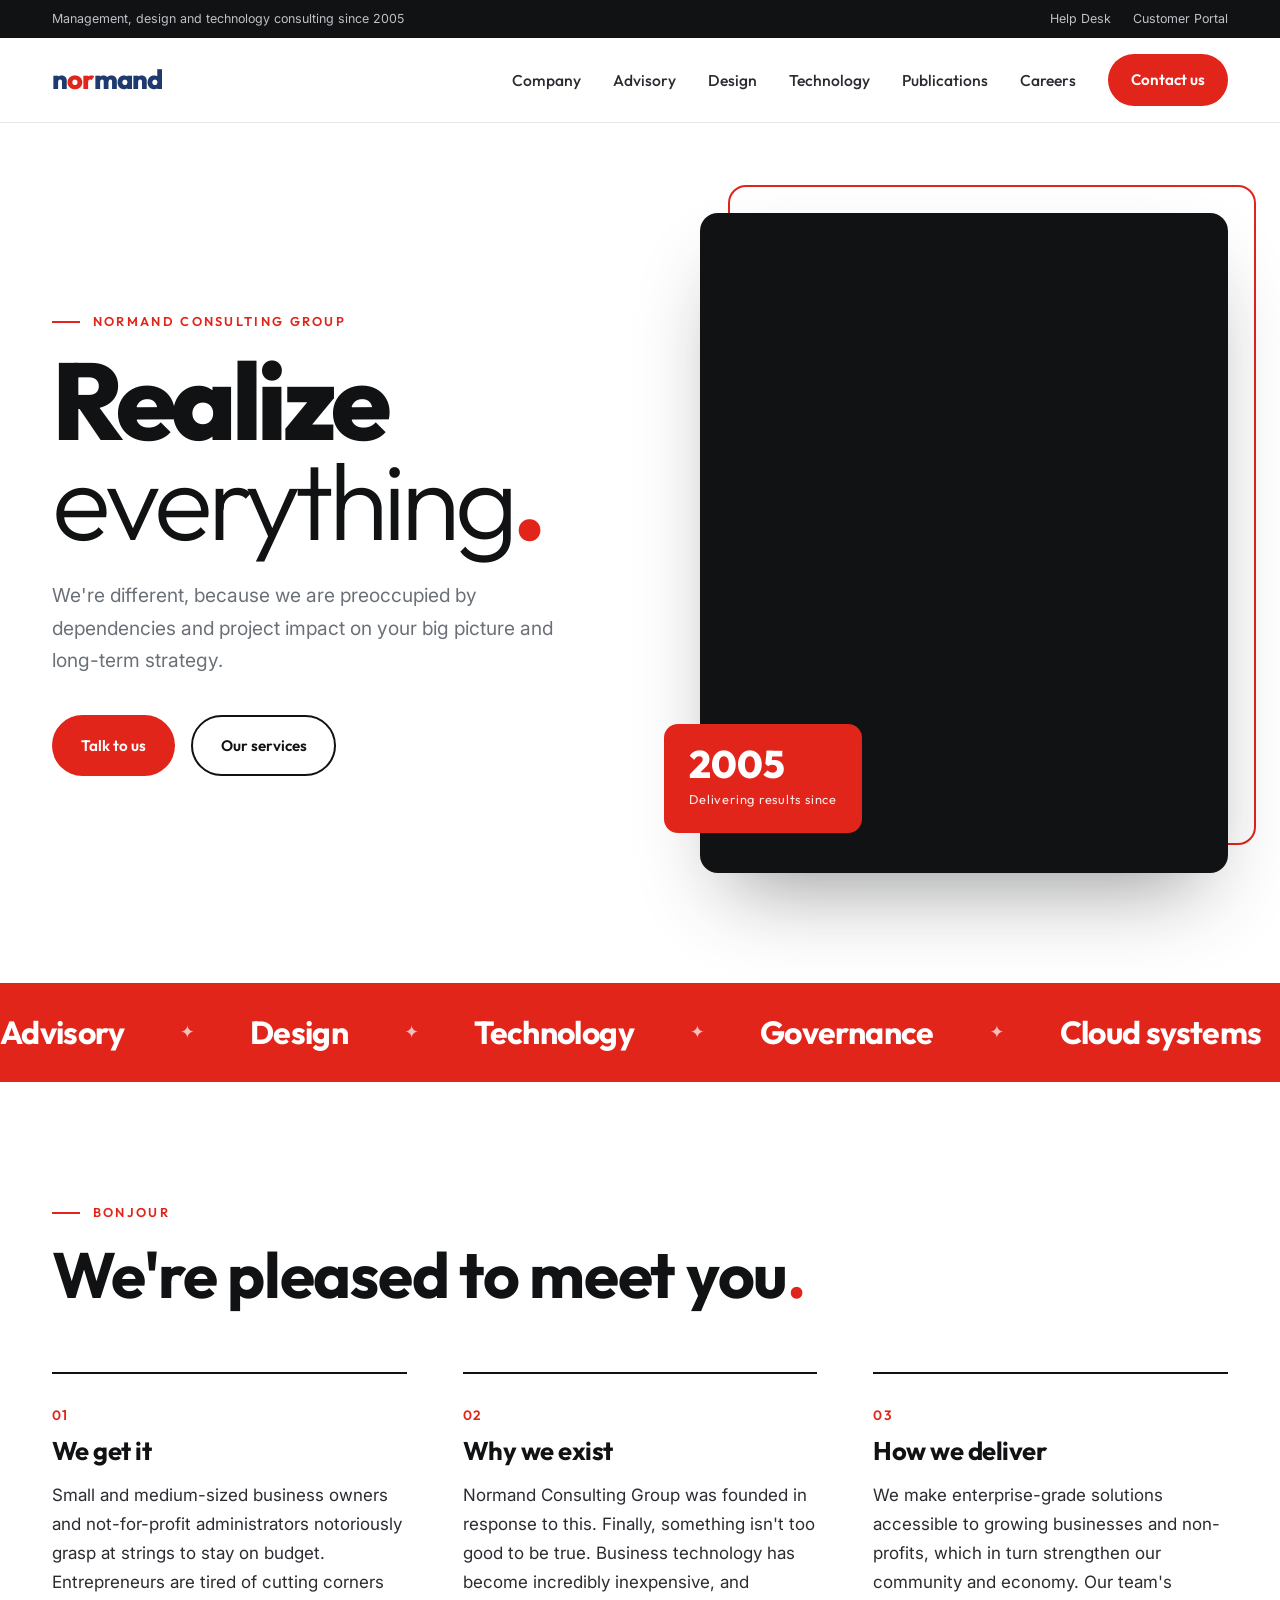
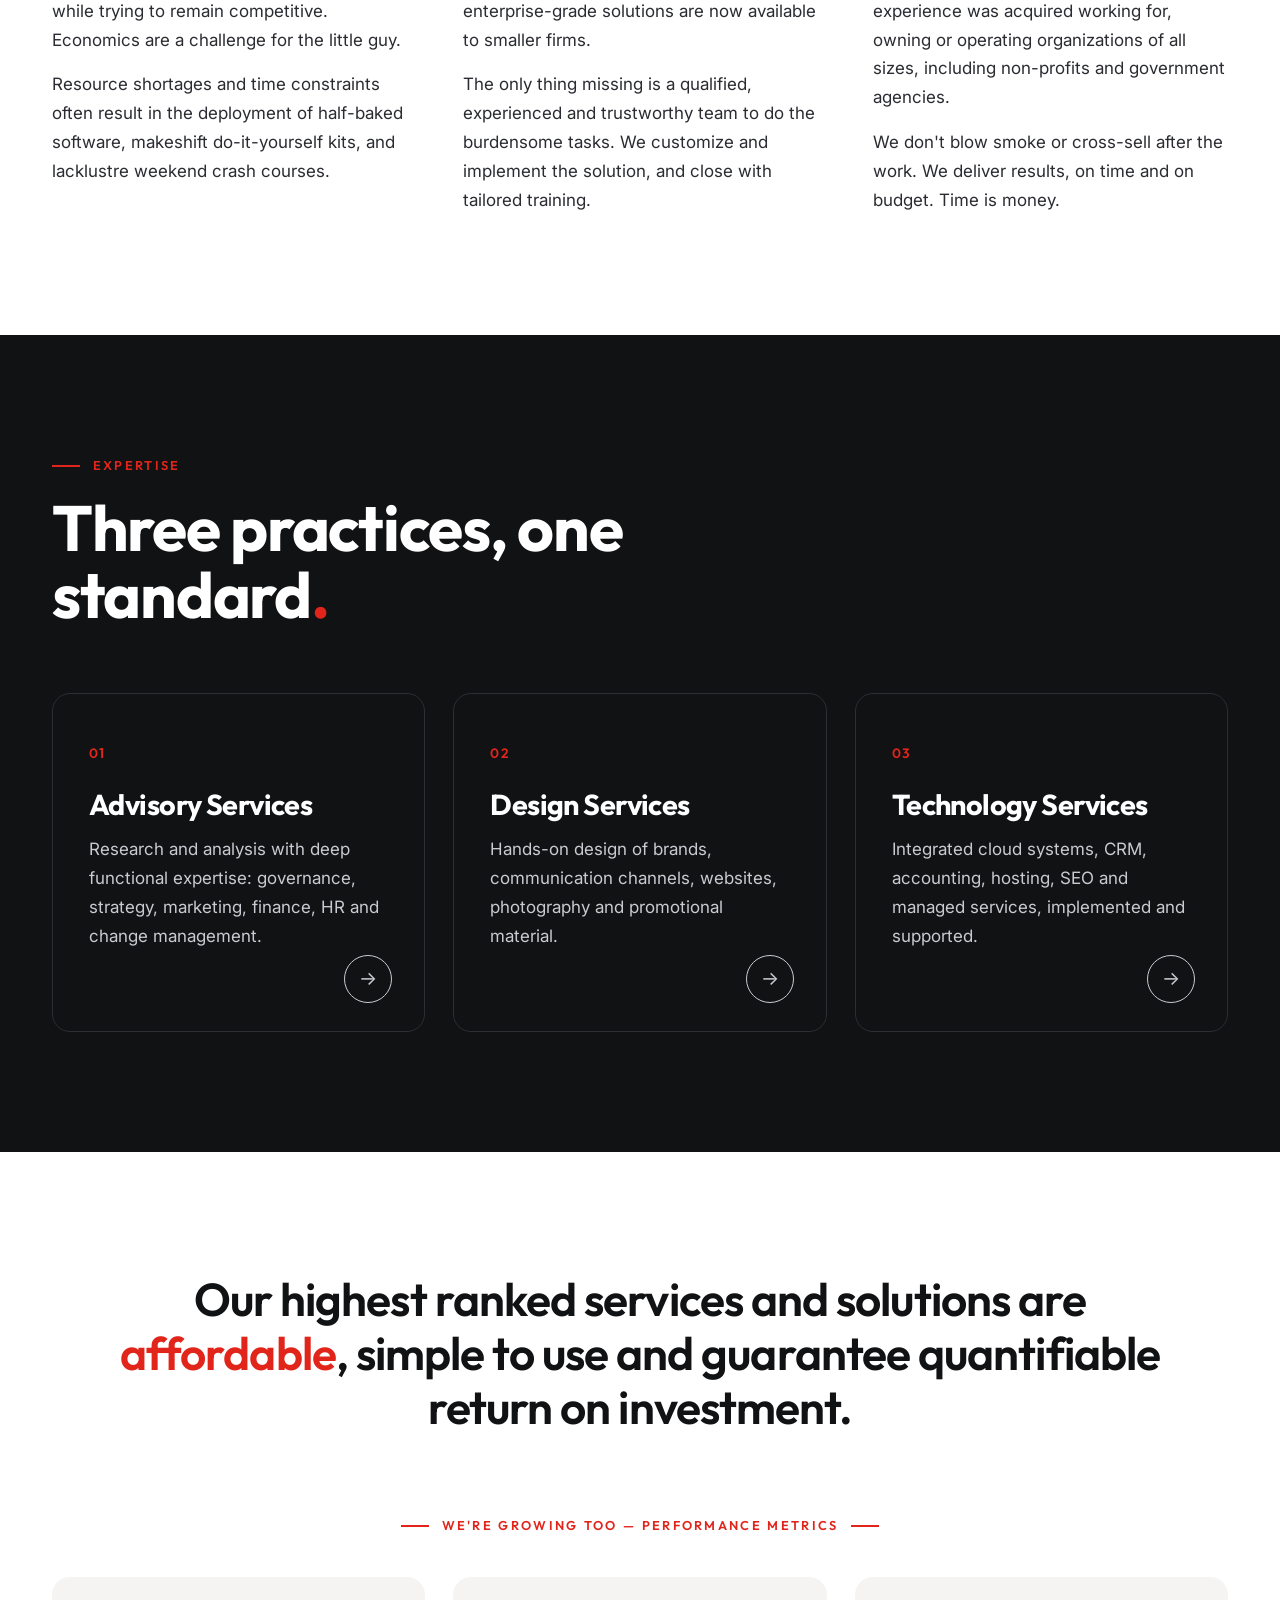
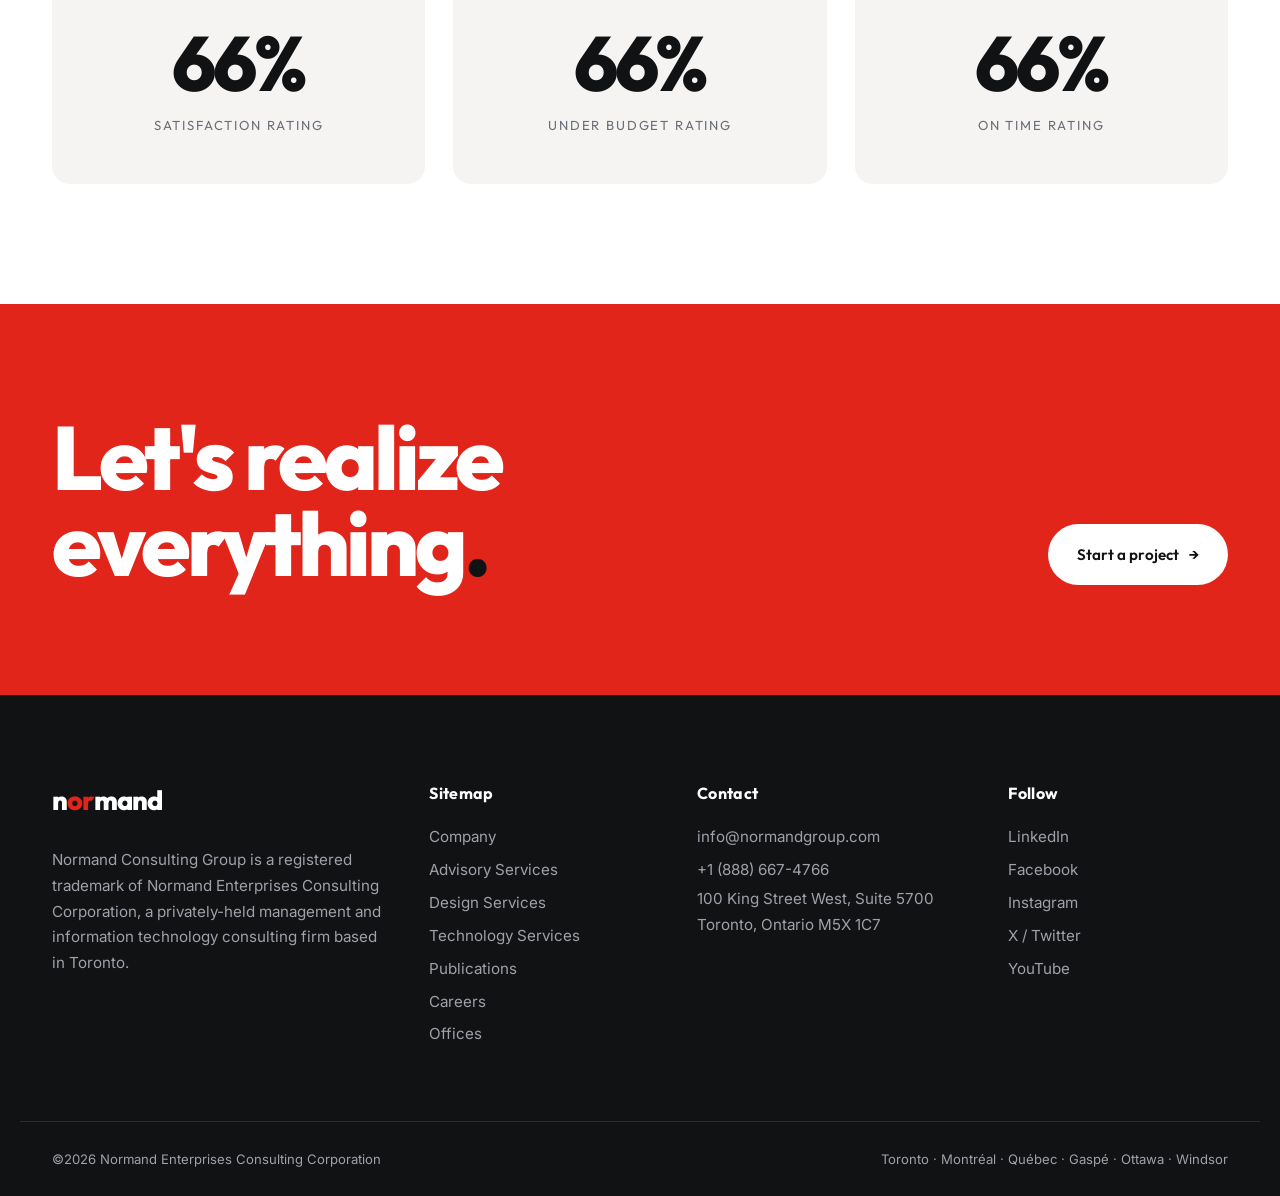
==== index.html @ 01249eff "Rebuild normandgroup.com as static agency-style site Co-Authored-By: Claude Opus 5.5 <noreply@anthro" ====
<!doctype html>
<html lang="en-CA">
<head>
<meta charset="utf-8">
<meta name="viewport" content="width=device-width,initial-scale=1">
<title>Normand Consulting Group – Realize everything.</title>
<meta name="description" content="Normand Consulting Group delivers advisory, design and technology services that make enterprise-grade solutions accessible to small and medium businesses and non-profits.">
<link rel="icon" href="favicon.svg" type="image/svg+xml">
<link rel="preconnect" href="https://fonts.googleapis.com"><link rel="preconnect" href="https://fonts.gstatic.com" crossorigin>
<link href="https://fonts.googleapis.com/css2?family=Outfit:wght@300;400;600;700;800&family=Inter:wght@400;500;600&display=swap" rel="stylesheet">
<link rel="stylesheet" href="assets/style.css">
</head>
<body>
<div class="topbar"><div class="wrap">
  <span>Management, design and technology consulting since 2005</span>
  <nav><a href="https://desk.normandgroup.com/portal/home">Help Desk</a><a href="https://finance.normandgroup.com/portal/normandgroup/login">Customer Portal</a></nav>
</div></div>
<header class="site-header"><div class="wrap">
  <a href="index.html" class="brand"><svg class="logo" viewBox="0 0 240 40" role="img" aria-label="Normand"><text x="0" y="31" font-family="Outfit, Arial, sans-serif" font-weight="800" font-size="34" letter-spacing="-1"><tspan fill="currentColor">n</tspan><tspan fill="#E1251B">or</tspan><tspan fill="currentColor">mand</tspan></text></svg></a>
  <button class="burger" aria-label="Menu" onclick="document.body.classList.toggle('menu-open')"><span></span><span></span></button>
  <nav class="main-nav"><a href="company.html">Company</a><a href="advisory.html">Advisory</a><a href="design.html">Design</a><a href="technology.html">Technology</a><a href="publications.html">Publications</a><a href="careers.html">Careers</a><a class="btn btn-red" href="contact.html">Contact us</a></nav>
</div></header>
<main>
<section class="hero"><div class="wrap hero-grid">
  <div class="hero-text">
    <p class="kicker reveal">Normand Consulting Group</p>
    <h1 class="reveal">Realize<br><em>everything</em><span class="dot">.</span></h1>
    <p class="lead reveal">We're different, because we are preoccupied by dependencies and project impact on your big picture and long-term strategy.</p>
    <div class="hero-actions reveal"><a class="btn btn-red" href="contact.html">Talk to us</a><a class="btn btn-ghost" href="#services">Our services</a></div>
  </div>
  <div class="hero-media reveal"><div class="img" style="background-image:url('https://normandgroup.com/wp-content/uploads/necc_header_tiny_2.jpg')"></div><div class="badge"><strong>2005</strong><span>Delivering results since</span></div></div>
</div></section>

<div class="marquee" aria-hidden="true"><div class="track">
  <span>Advisory</span><span>Design</span><span>Technology</span><span>Governance</span><span>Cloud systems</span><span>Strategy</span><span>Advisory</span><span>Design</span><span>Technology</span><span>Governance</span><span>Cloud systems</span><span>Strategy</span>
</div></div>

<section class="section"><div class="wrap">
  <div class="sec-head"><p class="kicker">Bonjour</p><h2>We're pleased to meet you<span class="dot">.</span></h2></div>
  <div class="three">
    <div class="reveal"><span class="num">01</span><h3>We get it</h3><p>Small and medium-sized business owners and not-for-profit administrators notoriously grasp at strings to stay on budget. Entrepreneurs are tired of cutting corners while trying to remain competitive. Economics are a challenge for the little guy.</p><p>Resource shortages and time constraints often result in the deployment of half-baked software, makeshift do-it-yourself kits, and lacklustre weekend crash courses.</p></div>
    <div class="reveal"><span class="num">02</span><h3>Why we exist</h3><p>Normand Consulting Group was founded in response to this. Finally, something isn't too good to be true. Business technology has become incredibly inexpensive, and enterprise-grade solutions are now available to smaller firms.</p><p>The only thing missing is a qualified, experienced and trustworthy team to do the burdensome tasks. We customize and implement the solution, and close with tailored training.</p></div>
    <div class="reveal"><span class="num">03</span><h3>How we deliver</h3><p>We make enterprise-grade solutions accessible to growing businesses and non-profits, which in turn strengthen our community and economy. Our team's experience was acquired working for, owning or operating organizations of all sizes, including non-profits and government agencies.</p><p>We don't blow smoke or cross-sell after the work. We deliver results, on time and on budget. Time is money.</p></div>
  </div>
</div></section>

<section class="section dark" id="services"><div class="wrap">
  <div class="sec-head"><p class="kicker">Expertise</p><h2>Three practices, one standard<span class="dot">.</span></h2></div>
  <div class="cards">
    <a class="card reveal" href="advisory.html"><span class="num">01</span><h3>Advisory Services</h3><p>Research and analysis with deep functional expertise: governance, strategy, marketing, finance, HR and change management.</p><span class="arrow">&rarr;</span></a>
    <a class="card reveal" href="design.html"><span class="num">02</span><h3>Design Services</h3><p>Hands-on design of brands, communication channels, websites, photography and promotional material.</p><span class="arrow">&rarr;</span></a>
    <a class="card reveal" href="technology.html"><span class="num">03</span><h3>Technology Services</h3><p>Integrated cloud systems, CRM, accounting, hosting, SEO and managed services, implemented and supported.</p><span class="arrow">&rarr;</span></a>
  </div>
</div></section>

<section class="section"><div class="wrap">
  <p class="statement reveal">Our highest ranked services and solutions are <span class="red">affordable</span>, simple to use and guarantee quantifiable return on investment.</p>
  <p class="kicker center">We're growing too &mdash; performance metrics</p>
  <div class="stats">
    <div class="reveal"><strong data-count="98">98%</strong><span>Satisfaction rating</span></div>
    <div class="reveal"><strong data-count="94">94%</strong><span>Under budget rating</span></div>
    <div class="reveal"><strong data-count="97">97%</strong><span>On time rating</span></div>
  </div>
</div></section>
</main>
<section class="cta"><div class="wrap">
  <h2>Let's realize<br>everything<span class="dot">.</span></h2>
  <a class="btn btn-light" href="contact.html">Start a project <span aria-hidden="true">&rarr;</span></a>
</div></section>
<footer class="site-footer"><div class="wrap cols">
  <div><div class="brand-foot"><svg class="logo" viewBox="0 0 240 40" role="img" aria-label="Normand"><text x="0" y="31" font-family="Outfit, Arial, sans-serif" font-weight="800" font-size="34" letter-spacing="-1"><tspan fill="currentColor">n</tspan><tspan fill="#E1251B">or</tspan><tspan fill="currentColor">mand</tspan></text></svg></div>
  <p>Normand Consulting Group is a registered trademark of Normand Enterprises Consulting Corporation, a privately-held management and information technology consulting firm based in Toronto.</p></div>
  <div><h4>Sitemap</h4><a href="company.html">Company</a><a href="advisory.html">Advisory Services</a><a href="design.html">Design Services</a><a href="technology.html">Technology Services</a><a href="publications.html">Publications</a><a href="careers.html">Careers</a><a href="contact.html">Offices</a></div>
  <div><h4>Contact</h4><a href="mailto:info@normandgroup.com">info@normandgroup.com</a><a href="tel:+18886674766">+1 (888) 667-4766</a><p>100 King Street West, Suite 5700<br>Toronto, Ontario M5X 1C7</p></div>
  <div><h4>Follow</h4><a href="https://www.linkedin.com/company/normandgroup">LinkedIn</a><a href="https://www.facebook.com/normandgroup">Facebook</a><a href="https://www.instagram.com/normandgroup">Instagram</a><a href="https://www.twitter.com/normandgroup">X / Twitter</a><a href="https://www.youtube.com/channel/UCHGRzYUmdqaEnHVrx5GJPKQ">YouTube</a></div>
</div>
<div class="wrap legal"><span>&copy;<span id="yr">2026</span> Normand Enterprises Consulting Corporation</span><span>Toronto &middot; Montréal &middot; Québec &middot; Gaspé &middot; Ottawa &middot; Windsor</span></div>
</footer>
<script>
document.getElementById('yr').textContent=new Date().getFullYear();
const io=new IntersectionObserver(es=>es.forEach(e=>{if(!e.isIntersecting)return;const el=e.target;el.classList.add('in');
 if(el.dataset.count){const n=+el.dataset.count;let i=0;const t=setInterval(()=>{i+=Math.ceil(n/40);if(i>=n){i=n;clearInterval(t)}el.textContent=i+'%'},30)}
 io.unobserve(el)}),{threshold:.2});
document.querySelectorAll('.reveal,[data-count]').forEach(el=>io.observe(el));
</script>
</body></html>
---- assets/style.css ----
/* Normand Consulting Group — agency theme (Ohio-inspired: bold type, red accent, generous whitespace) */
:root{
  --red:#E1251B; --red-dark:#B81C14; --ink:#111214; --ink-2:#2A2C31; --muted:#6B6F78;
  --line:#E7E7EA; --paper:#FFFFFF; --soft:#F5F4F2; --navy:#1E3A6E;
  --wrap:1240px; --r:18px;
  --fh:"Outfit",system-ui,sans-serif; --fb:"Inter",system-ui,sans-serif;
}
*{box-sizing:border-box;margin:0;padding:0}
html{scroll-behavior:smooth}
body{font-family:var(--fb);color:var(--ink-2);background:var(--paper);font-size:17px;line-height:1.7;-webkit-font-smoothing:antialiased}
a{color:inherit}
p a,.small a{color:var(--red);text-decoration-thickness:1px;text-underline-offset:3px}
img{max-width:100%;display:block}
.wrap{max-width:var(--wrap);margin:0 auto;padding:0 32px}
h1,h2,h3,h4{font-family:var(--fh);color:var(--ink);line-height:1.05;letter-spacing:-.02em;font-weight:700}
.dot{color:var(--red)}
.red{color:var(--red)}
.kicker{font-family:var(--fh);font-size:.8rem;font-weight:600;letter-spacing:.18em;text-transform:uppercase;color:var(--red);margin-bottom:1.1rem;display:flex;align-items:center;gap:.8rem}
.kicker::before{content:"";width:28px;height:2px;background:var(--red)}
.kicker.center{justify-content:center}.kicker.center::after{content:"";width:28px;height:2px;background:var(--red)}
.num{font-family:var(--fh);font-weight:600;font-size:.85rem;color:var(--red);letter-spacing:.1em}

/* buttons */
.btn{display:inline-flex;align-items:center;gap:.6rem;font-family:var(--fh);font-weight:600;font-size:.95rem;padding:.95rem 1.7rem;border-radius:999px;text-decoration:none;transition:.25s;border:2px solid transparent;cursor:pointer}
.btn-red{background:var(--red);color:#fff}.btn-red:hover{background:var(--ink)}
.btn-ghost{border-color:var(--ink);color:var(--ink)}.btn-ghost:hover{background:var(--ink);color:#fff}
.btn-light{background:#fff;color:var(--ink)}.btn-light:hover{background:var(--ink);color:#fff}

/* top bar + header */
.topbar{background:var(--ink);color:#bfc1c7;font-size:.78rem}
.topbar .wrap{display:flex;justify-content:space-between;align-items:center;height:38px}
.topbar nav a{margin-left:1.4rem;text-decoration:none}.topbar nav a:hover{color:#fff}
.site-header{position:sticky;top:0;z-index:50;background:rgba(255,255,255,.92);backdrop-filter:blur(12px);border-bottom:1px solid var(--line)}
.site-header .wrap{display:flex;align-items:center;justify-content:space-between;height:84px}
.logo{height:32px;width:auto;color:var(--navy)}
.brand{display:flex;text-decoration:none}
.main-nav{display:flex;align-items:center;gap:2rem}
.main-nav a:not(.btn){font-family:var(--fh);font-weight:500;font-size:.98rem;text-decoration:none;position:relative}
.main-nav a:not(.btn)::after{content:"";position:absolute;left:0;bottom:-6px;width:0;height:2px;background:var(--red);transition:.25s}
.main-nav a:not(.btn):hover::after{width:100%}
.main-nav .btn{padding:.7rem 1.3rem}
.burger{display:none;background:none;border:0;width:40px;height:40px;cursor:pointer;flex-direction:column;justify-content:center;gap:7px}
.burger span{display:block;height:2px;background:var(--ink);transition:.25s}

/* hero */
.hero{padding:90px 0 110px;overflow:hidden}
.hero-grid{display:grid;grid-template-columns:1.05fr .95fr;gap:64px;align-items:center}
.hero h1{font-size:clamp(3.4rem,8.5vw,8rem);font-weight:800;letter-spacing:-.045em;line-height:.92}
.hero h1 em{font-style:normal;font-weight:300}
.lead{font-size:1.2rem;color:var(--muted);max-width:34rem;margin-top:1.8rem}
.hero-actions{display:flex;gap:1rem;margin-top:2.4rem;flex-wrap:wrap}
.hero-media{position:relative}
.hero-media .img{aspect-ratio:4/5;border-radius:var(--r);background:var(--ink) center/cover no-repeat;box-shadow:0 40px 80px -30px rgba(17,18,20,.45)}
.hero-media::before{content:"";position:absolute;inset:-28px -28px 28px 28px;border:2px solid var(--red);border-radius:var(--r);z-index:-1}
.badge{position:absolute;left:-36px;bottom:40px;background:var(--red);color:#fff;padding:1.3rem 1.6rem;border-radius:14px;font-family:var(--fh)}
.badge strong{display:block;font-size:2.4rem;line-height:1;font-weight:800}
.badge span{font-size:.8rem;letter-spacing:.06em;opacity:.9}

/* marquee */
.marquee{background:var(--red);color:#fff;overflow:hidden;padding:22px 0}
.track{display:flex;gap:3.5rem;width:max-content;animation:scroll 32s linear infinite}
.track span{font-family:var(--fh);font-weight:700;font-size:2rem;letter-spacing:-.02em;white-space:nowrap;display:flex;align-items:center;gap:3.5rem}
.track span::after{content:"✦";font-size:1.1rem;opacity:.7}
@keyframes scroll{to{transform:translateX(-50%)}}

/* sections */
.section{padding:120px 0}
.section.dark{background:var(--ink);color:#c9cbd1}
.section.dark h2,.section.dark h3{color:#fff}
.sec-head{margin-bottom:64px;max-width:820px}
.sec-head h2,.page-hero h1{font-size:clamp(2.4rem,5vw,4.4rem)}
.three{display:grid;grid-template-columns:repeat(3,1fr);gap:56px}
.three h3{font-size:1.6rem;margin:.6rem 0 1rem}
.three p+p{margin-top:1rem}
.three>div{border-top:2px solid var(--ink);padding-top:1.6rem}

.cards{display:grid;grid-template-columns:repeat(3,1fr);gap:28px}
.card{position:relative;display:block;text-decoration:none;padding:44px 36px 80px;border:1px solid #2c2e33;border-radius:var(--r);transition:.35s;overflow:hidden}
.card h3{font-size:1.8rem;margin:1.4rem 0 1rem}
.card .arrow{position:absolute;right:32px;bottom:28px;width:48px;height:48px;border-radius:50%;display:grid;place-items:center;border:1px solid currentColor;font-size:1.2rem;transition:.35s}
.card:hover{background:var(--red);border-color:var(--red);transform:translateY(-6px)}
.card:hover .num,.card:hover p{color:#fff}
.card:hover .arrow{background:#fff;color:var(--red);border-color:#fff;transform:rotate(-45deg)}
.cards.light .card{border-color:var(--line);color:var(--ink-2)}
.cards.light .card:hover h3{color:#fff}

.statement{font-family:var(--fh);font-size:clamp(1.8rem,3.6vw,3.1rem);line-height:1.18;color:var(--ink);font-weight:600;letter-spacing:-.02em;max-width:1050px;margin:0 auto 80px;text-align:center}
.stats{display:grid;grid-template-columns:repeat(3,1fr);gap:28px;margin-top:40px}
.stats div{text-align:center;padding:48px 20px;background:var(--soft);border-radius:var(--r)}
.stats strong{display:block;font-family:var(--fh);font-size:clamp(3.2rem,6vw,5.4rem);font-weight:800;color:var(--ink);letter-spacing:-.04em;line-height:1}
.stats span{display:block;margin-top:.8rem;font-family:var(--fh);text-transform:uppercase;letter-spacing:.14em;font-size:.82rem;color:var(--muted)}

/* inner pages */
.page-hero{padding:110px 0 70px;border-bottom:1px solid var(--line);background:linear-gradient(180deg,var(--soft),#fff)}
.page-hero h1{max-width:960px;font-weight:800;letter-spacing:-.04em}
.page-hero .lead{max-width:44rem}
.intro .two{display:grid;grid-template-columns:.8fr 1.2fr;gap:80px;align-items:start}
.intro p{font-size:1.12rem}.intro p+p{margin-top:1.3rem}
blockquote{font-family:var(--fh);font-size:2rem;line-height:1.2;color:var(--ink);font-weight:600;border-left:4px solid var(--red);padding-left:1.4rem;position:sticky;top:130px}
.intro .two:not(:has(blockquote)){grid-template-columns:1fr;max-width:860px}
.svc-list{border-top:1px solid var(--line)}
.svc{display:grid;grid-template-columns:90px 1fr 1.4fr;gap:40px;padding:44px 0;border-bottom:1px solid var(--line);transition:.3s}
.svc h3{font-size:1.65rem}
.svc-body p+p,.svc-body p+ul{margin-top:1rem}
.svc:hover h3{color:var(--red)}
.ticks{list-style:none;display:grid;grid-template-columns:1fr 1fr;gap:.4rem 1.6rem;margin-top:1rem}
.ticks li::before{content:"— ";color:var(--red)}

.contact h3{font-size:2.2rem;margin-bottom:1rem}
.contact p{margin-bottom:1rem}
.contact a{color:var(--ink);font-weight:500}
.offices{list-style:none;columns:2}
.offices li{padding:.3rem 0}
form label{display:block;font-family:var(--fh);font-weight:600;color:var(--ink);margin-bottom:1.2rem}
form input,form textarea{display:block;width:100%;margin-top:.4rem;font:inherit;padding:.9rem 1rem;border:1px solid var(--line);border-radius:12px;background:var(--soft);transition:.2s}
form input:focus,form textarea:focus{outline:none;border-color:var(--red);background:#fff}
.small{font-size:.9rem;color:var(--muted);margin-top:1rem}

/* cta + footer */
.cta{background:var(--red);color:#fff;padding:110px 0}
.cta .wrap{display:flex;justify-content:space-between;align-items:flex-end;gap:40px;flex-wrap:wrap}
.cta h2{color:#fff;font-size:clamp(2.8rem,7vw,6.2rem);font-weight:800;letter-spacing:-.045em;line-height:.95}
.cta .dot{color:var(--ink)}
.site-footer{background:var(--ink);color:#9ea1a9;padding:90px 0 0;font-size:.95rem}
.site-footer .cols{display:grid;grid-template-columns:1.5fr 1fr 1.2fr 1fr;gap:48px;padding-bottom:70px}
.site-footer h4{color:#fff;font-size:1rem;margin-bottom:1.2rem;letter-spacing:.02em}
.site-footer a{display:block;text-decoration:none;padding:.22rem 0}.site-footer a:hover{color:#fff}
.brand-foot .logo{color:#fff;margin-bottom:1.4rem}
.legal{display:flex;justify-content:space-between;gap:20px;flex-wrap:wrap;border-top:1px solid #2a2c31;padding:26px 32px;font-size:.82rem}

/* motion */
.reveal{opacity:0;transform:translateY(28px);transition:opacity .8s ease,transform .8s ease}
.reveal.in{opacity:1;transform:none}
@media (prefers-reduced-motion:reduce){.reveal{opacity:1;transform:none;transition:none}.track{animation:none}}

/* responsive */
@media (max-width:1024px){
  .hero-grid,.intro .two{grid-template-columns:1fr;gap:48px}
  .hero-media{max-width:520px}
  .three,.cards{grid-template-columns:1fr}
  .site-footer .cols{grid-template-columns:1fr 1fr}
  .svc{grid-template-columns:60px 1fr;gap:16px 24px}.svc-body{grid-column:2}
  blockquote{position:static}
}
@media (max-width:900px){
  .burger{display:flex}
  .main-nav{position:fixed;inset:84px 0 auto 0;background:#fff;flex-direction:column;align-items:flex-start;gap:1.2rem;padding:28px 32px 36px;border-bottom:1px solid var(--line);transform:translateY(-120%);transition:.35s;z-index:-1}
  .menu-open .main-nav{transform:none}
  .main-nav a:not(.btn){font-size:1.4rem}
}
@media (max-width:600px){
  body{font-size:16px}
  .wrap{padding:0 20px}
  .topbar span{display:none}
  .hero{padding:56px 0 80px}
  .section{padding:80px 0}
  .badge{left:12px;bottom:-20px}
  .hero-media::before{inset:-14px -14px 14px 14px}
  .stats,.ticks{grid-template-columns:1fr}
  .site-footer .cols{grid-template-columns:1fr}
  .track span{font-size:1.4rem}
}
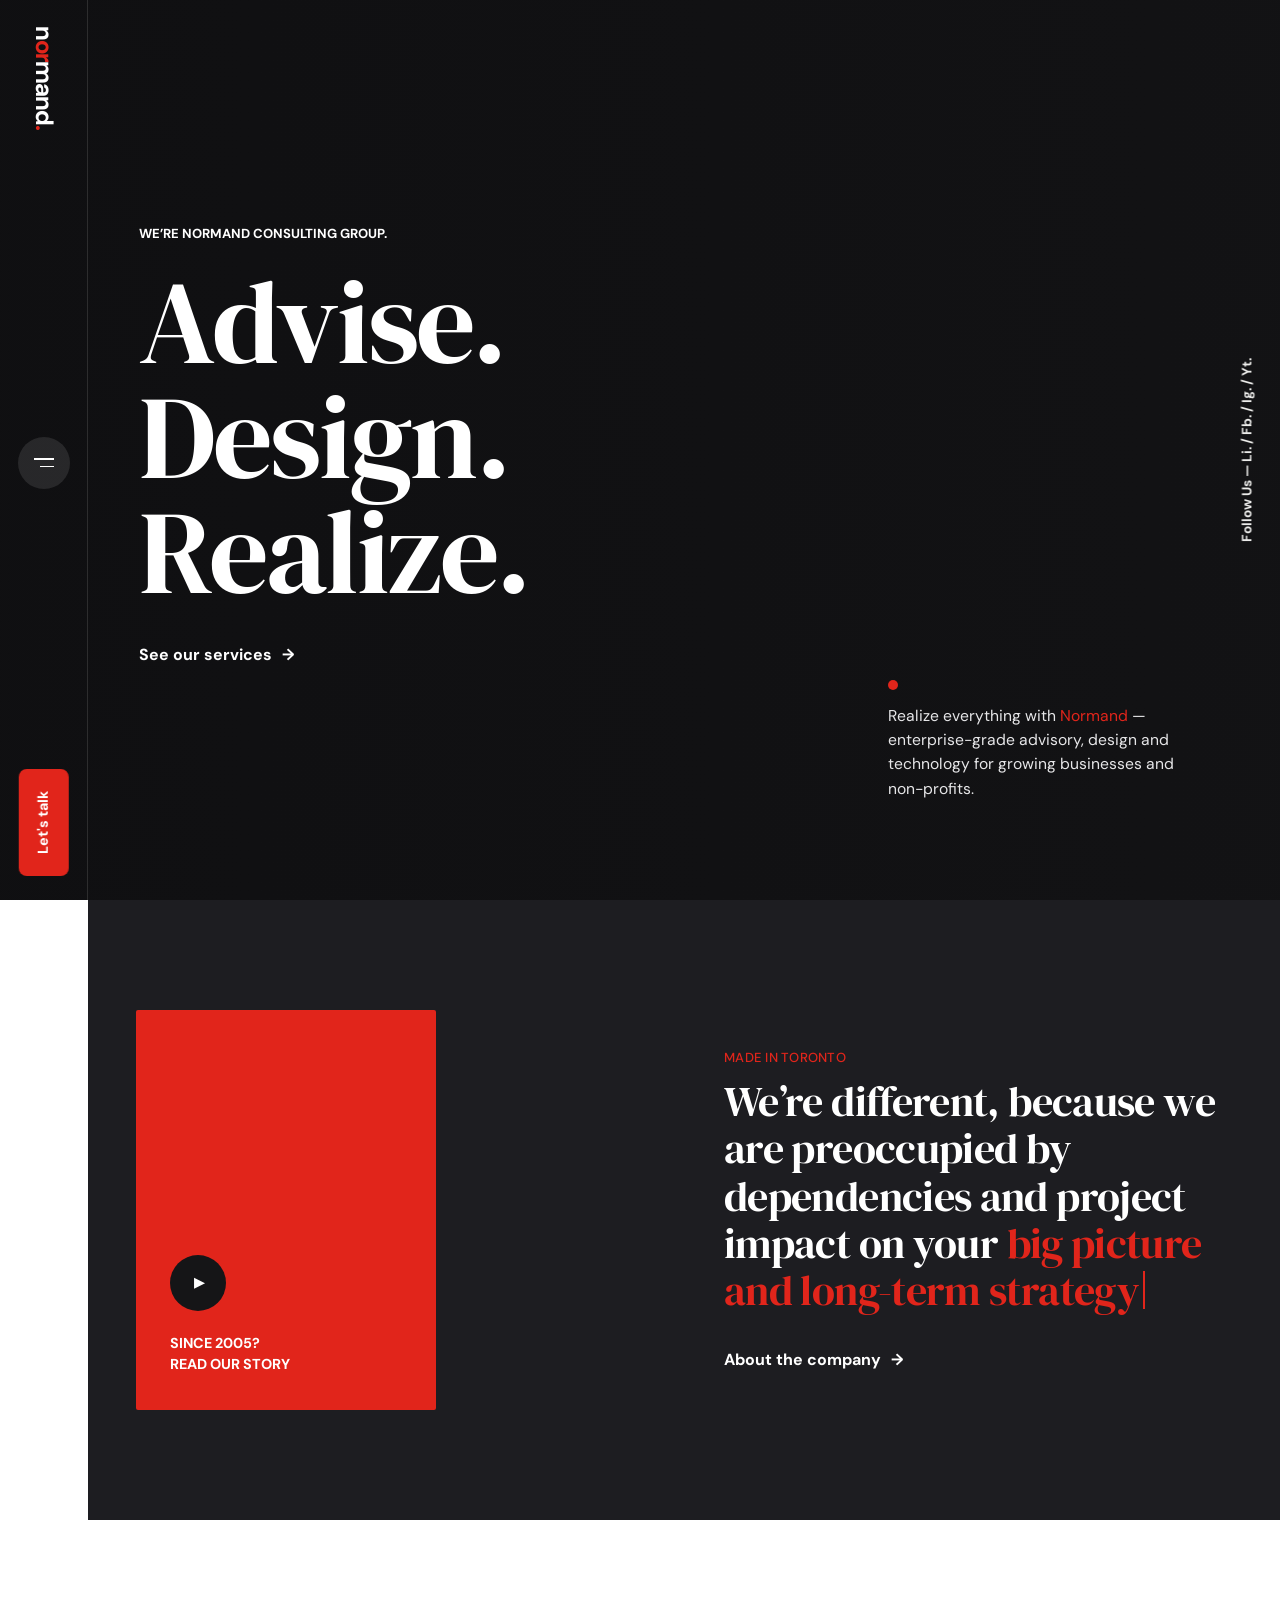
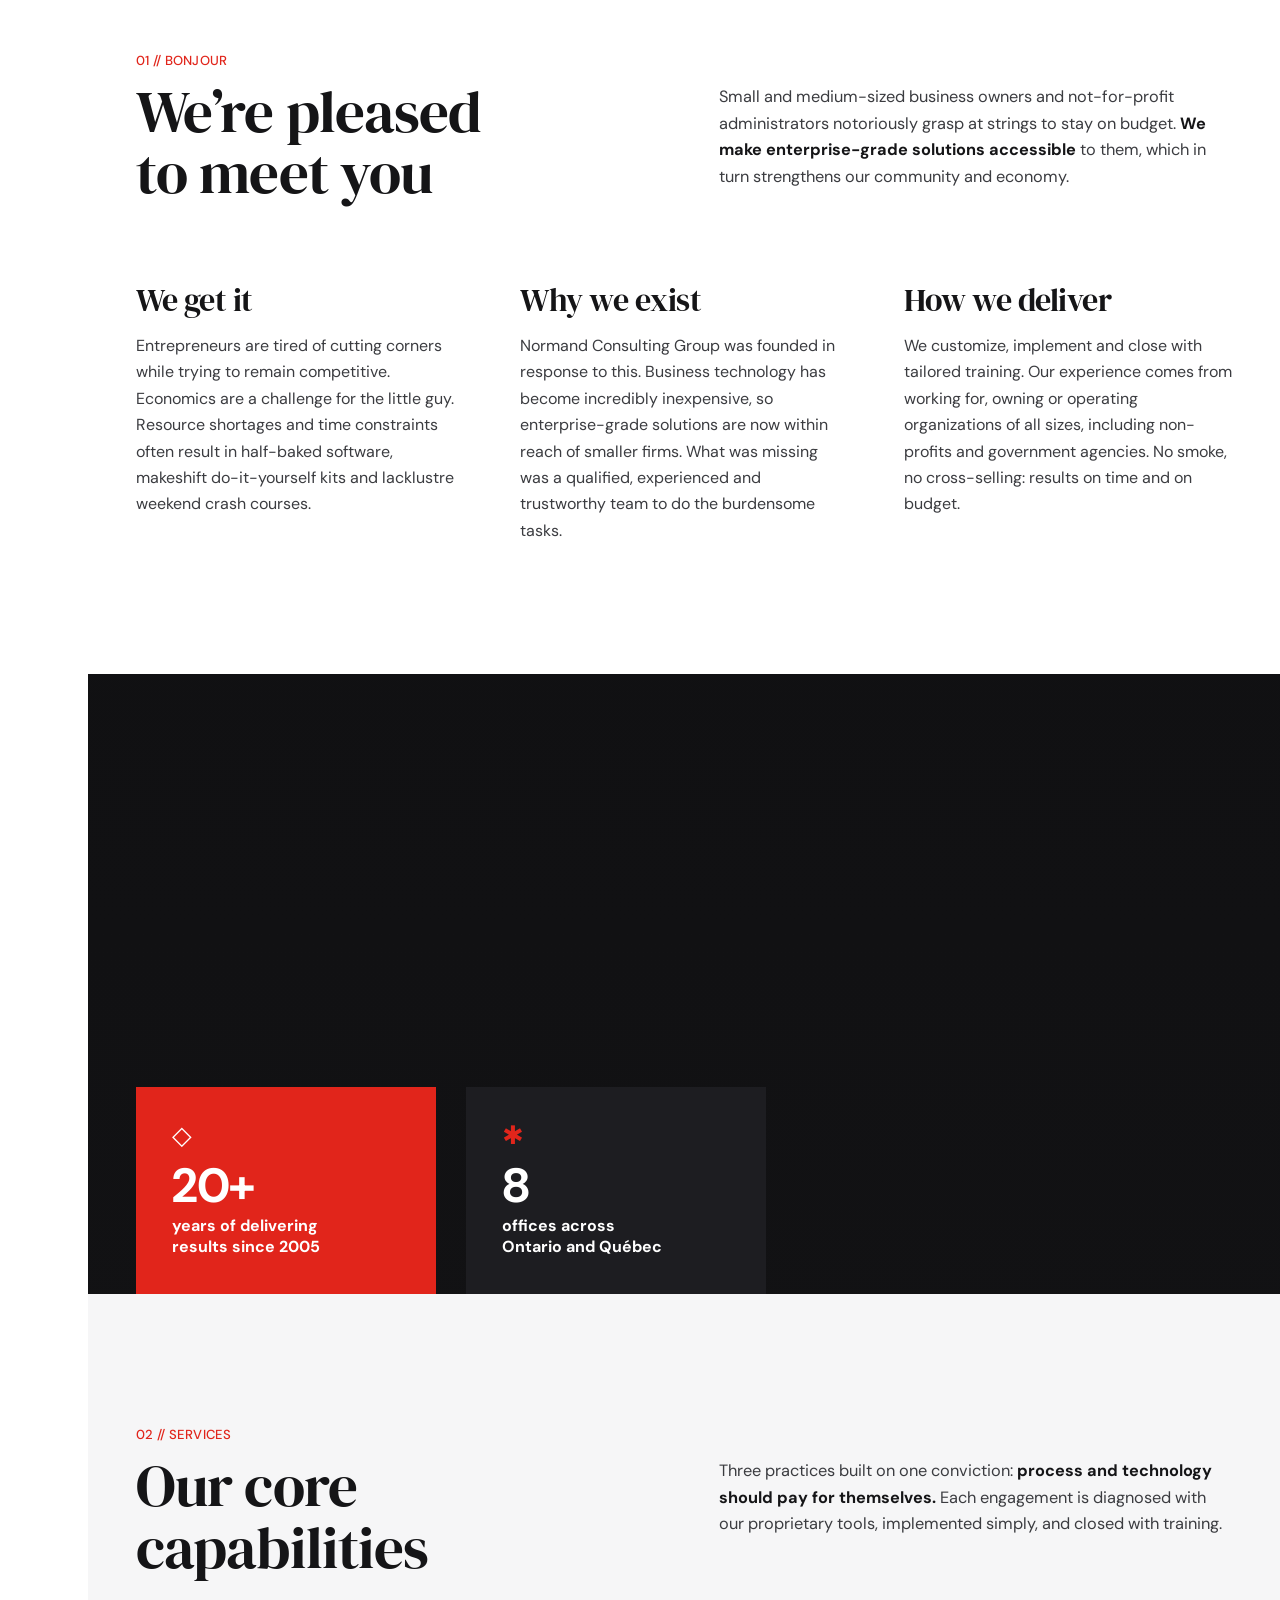
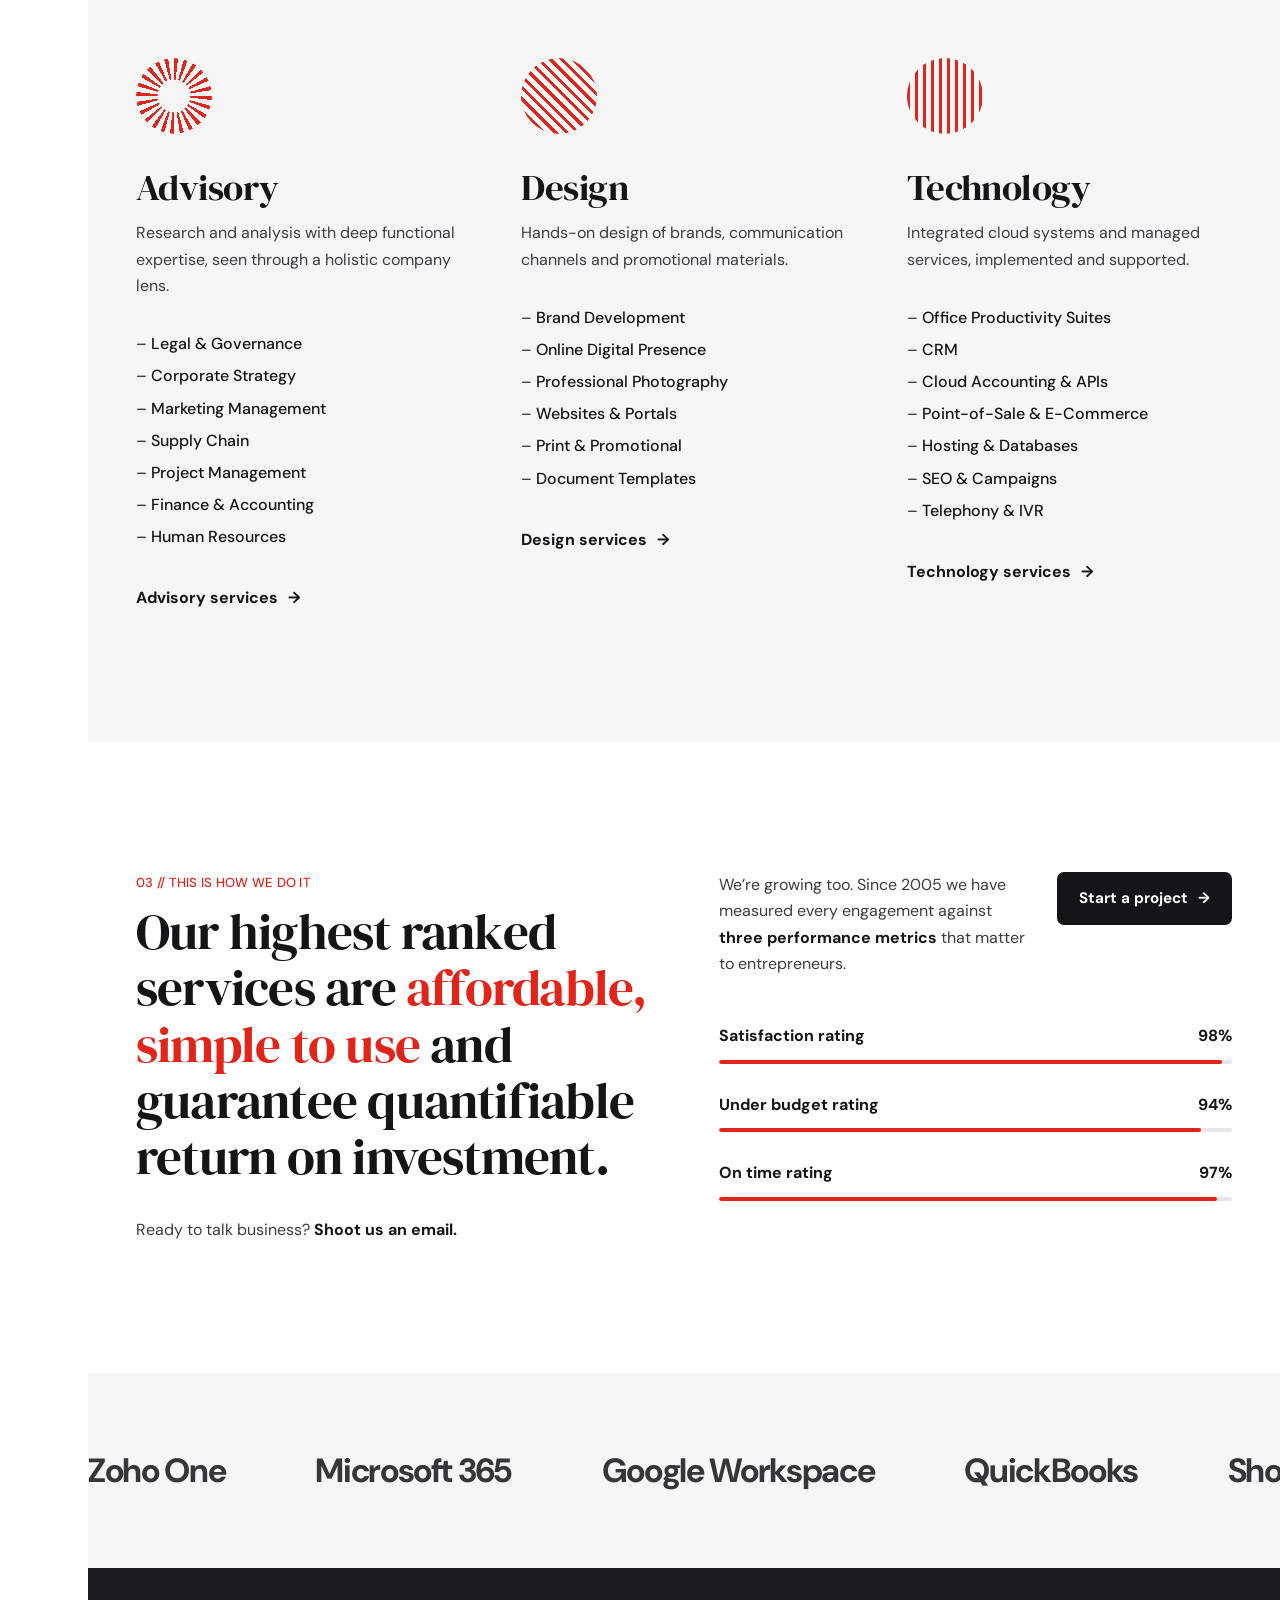
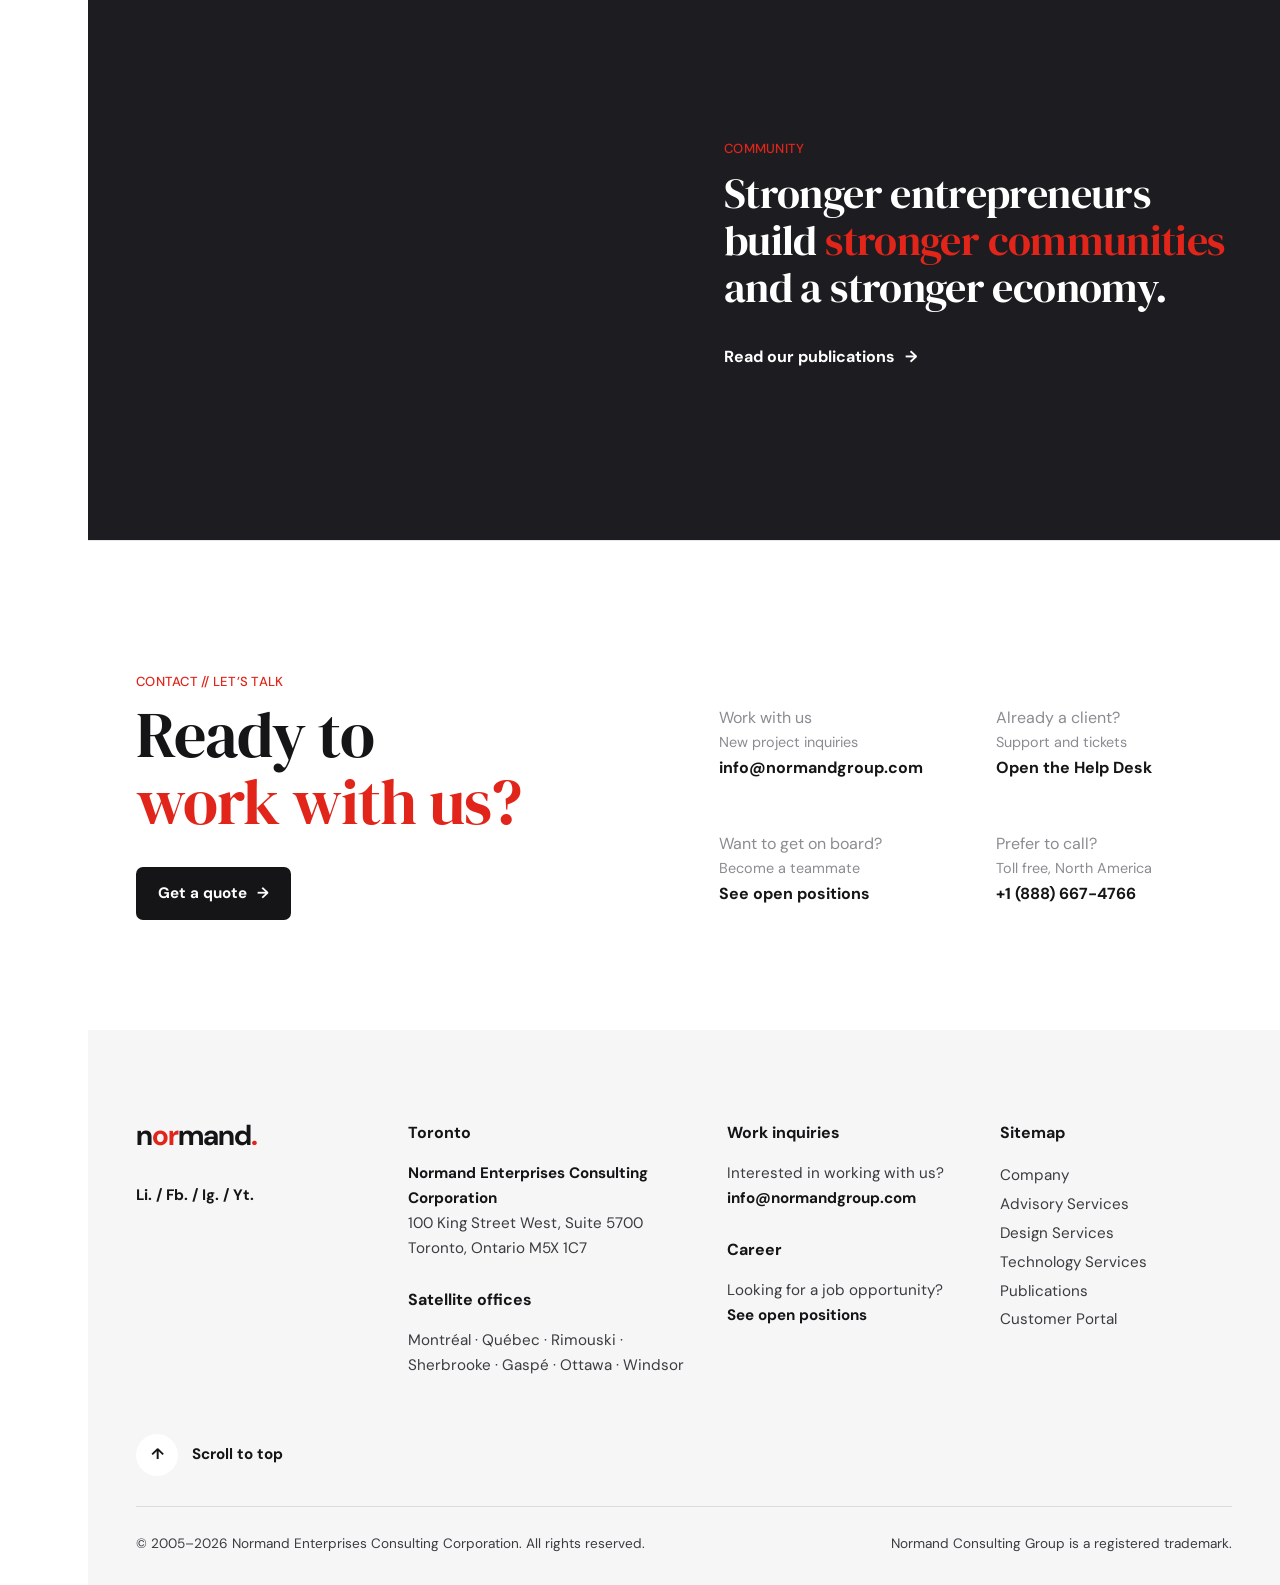
==== commit 8f2773b4: "Redesign on the Ohio creative-agency system (red accent) Co-Authored-By: Claude Opus 5.5 <noreply@an" ====
--- a/index.html
+++ b/index.html
@@ -7,80 +7,126 @@
 <meta name="description" content="Normand Consulting Group delivers advisory, design and technology services that make enterprise-grade solutions accessible to small and medium businesses and non-profits.">
 <link rel="icon" href="favicon.svg" type="image/svg+xml">
 <link rel="preconnect" href="https://fonts.googleapis.com"><link rel="preconnect" href="https://fonts.gstatic.com" crossorigin>
-<link href="https://fonts.googleapis.com/css2?family=Outfit:wght@300;400;600;700;800&family=Inter:wght@400;500;600&display=swap" rel="stylesheet">
+<link href="https://fonts.googleapis.com/css2?family=DM+Sans:opsz,wght@9..40,400;9..40,500;9..40,700&family=DM+Serif+Display:ital@0;1&display=swap" rel="stylesheet">
 <link rel="stylesheet" href="assets/style.css">
 </head>
-<body>
-<div class="topbar"><div class="wrap">
-  <span>Management, design and technology consulting since 2005</span>
-  <nav><a href="https://desk.normandgroup.com/portal/home">Help Desk</a><a href="https://finance.normandgroup.com/portal/normandgroup/login">Customer Portal</a></nav>
-</div></div>
-<header class="site-header"><div class="wrap">
-  <a href="index.html" class="brand"><svg class="logo" viewBox="0 0 240 40" role="img" aria-label="Normand"><text x="0" y="31" font-family="Outfit, Arial, sans-serif" font-weight="800" font-size="34" letter-spacing="-1"><tspan fill="currentColor">n</tspan><tspan fill="#E1251B">or</tspan><tspan fill="currentColor">mand</tspan></text></svg></a>
-  <button class="burger" aria-label="Menu" onclick="document.body.classList.toggle('menu-open')"><span></span><span></span></button>
-  <nav class="main-nav"><a href="company.html">Company</a><a href="advisory.html">Advisory</a><a href="design.html">Design</a><a href="technology.html">Technology</a><a href="publications.html">Publications</a><a href="careers.html">Careers</a><a class="btn btn-red" href="contact.html">Contact us</a></nav>
-</div></header>
-<main>
-<section class="hero"><div class="wrap hero-grid">
-  <div class="hero-text">
-    <p class="kicker reveal">Normand Consulting Group</p>
-    <h1 class="reveal">Realize<br><em>everything</em><span class="dot">.</span></h1>
-    <p class="lead reveal">We're different, because we are preoccupied by dependencies and project impact on your big picture and long-term strategy.</p>
-    <div class="hero-actions reveal"><a class="btn btn-red" href="contact.html">Talk to us</a><a class="btn btn-ghost" href="#services">Our services</a></div>
+<body class="dark-top">
+<aside class="rail">
+  <a href="index.html" class="rail-logo" aria-label="Normand Consulting Group home"><svg class="logo" viewBox="0 0 168 36" role="img" aria-label="Normand"><text x="0" y="28" font-family="DM Sans, Arial, sans-serif" font-weight="700" font-size="32" letter-spacing="-1.2"><tspan fill="currentColor">n</tspan><tspan fill="#E1251B">or</tspan><tspan fill="currentColor">mand</tspan><tspan fill="#E1251B">.</tspan></text></svg></a>
+  <button class="burger" aria-label="Open menu" onclick="document.body.classList.toggle('menu-open')"><span></span><span></span></button>
+  <a class="talk" href="contact.html">Let's talk</a>
+</aside>
+<div class="follow">Follow Us &mdash; <a href="https://www.linkedin.com/company/normandgroup">Li.</a> / <a href="https://www.facebook.com/normandgroup">Fb.</a> / <a href="https://www.instagram.com/normandgroup">Ig.</a> / <a href="https://www.youtube.com/channel/UCHGRzYUmdqaEnHVrx5GJPKQ">Yt.</a></div>
+<nav class="overlay" aria-label="Main">
+  <div class="overlay-inner">
+    <ul class="menu"><li><a href="index.html"><span>01</span>Home</a></li><li><a href="company.html"><span>02</span>Company</a></li><li><a href="advisory.html"><span>03</span>Advisory</a></li><li><a href="design.html"><span>04</span>Design</a></li><li><a href="technology.html"><span>05</span>Technology</a></li><li><a href="publications.html"><span>06</span>Publications</a></li><li><a href="careers.html"><span>07</span>Careers</a></li><li><a href="contact.html"><span>08</span>Contact</a></li></ul>
+    <div class="overlay-side">
+      <p class="label">Head office</p><p>100 King Street West, Suite 5700<br>Toronto, Ontario M5X 1C7</p>
+      <p class="label">Say hello</p><p><a href="mailto:info@normandgroup.com">info@normandgroup.com</a><br><a href="tel:+18886674766">+1 (888) 667-4766</a></p>
+      <p class="label">Clients</p><p><a href="https://desk.normandgroup.com/portal/home">Help Desk</a><br><a href="https://finance.normandgroup.com/portal/normandgroup/login">Customer Portal</a></p>
+    </div>
   </div>
-  <div class="hero-media reveal"><div class="img" style="background-image:url('https://normandgroup.com/wp-content/uploads/necc_header_tiny_2.jpg')"></div><div class="badge"><strong>2005</strong><span>Delivering results since</span></div></div>
+</nav>
+<div class="page">
+<section class="hero" style="--img:url('https://normandgroup.com/wp-content/uploads/necc_header_tiny_2.jpg')"><div class="hero-in">
+  <div class="hero-l">
+    <p class="eyebrow reveal">We&rsquo;re Normand Consulting Group.</p>
+    <h1 class="reveal">Advise.<br>Design.<br>Realize.</h1>
+    <a class="link reveal" href="#capabilities">See our services <i>&rarr;</i></a>
+  </div>
+  <p class="hero-r reveal">Realize everything with <span class="acc">Normand</span> &mdash; enterprise-grade advisory, design and technology for growing businesses and non-profits.</p>
 </div></section>
 
-<div class="marquee" aria-hidden="true"><div class="track">
-  <span>Advisory</span><span>Design</span><span>Technology</span><span>Governance</span><span>Cloud systems</span><span>Strategy</span><span>Advisory</span><span>Design</span><span>Technology</span><span>Governance</span><span>Cloud systems</span><span>Strategy</span>
-</div></div>
-
-<section class="section"><div class="wrap">
-  <div class="sec-head"><p class="kicker">Bonjour</p><h2>We're pleased to meet you<span class="dot">.</span></h2></div>
-  <div class="three">
-    <div class="reveal"><span class="num">01</span><h3>We get it</h3><p>Small and medium-sized business owners and not-for-profit administrators notoriously grasp at strings to stay on budget. Entrepreneurs are tired of cutting corners while trying to remain competitive. Economics are a challenge for the little guy.</p><p>Resource shortages and time constraints often result in the deployment of half-baked software, makeshift do-it-yourself kits, and lacklustre weekend crash courses.</p></div>
-    <div class="reveal"><span class="num">02</span><h3>Why we exist</h3><p>Normand Consulting Group was founded in response to this. Finally, something isn't too good to be true. Business technology has become incredibly inexpensive, and enterprise-grade solutions are now available to smaller firms.</p><p>The only thing missing is a qualified, experienced and trustworthy team to do the burdensome tasks. We customize and implement the solution, and close with tailored training.</p></div>
-    <div class="reveal"><span class="num">03</span><h3>How we deliver</h3><p>We make enterprise-grade solutions accessible to growing businesses and non-profits, which in turn strengthen our community and economy. Our team's experience was acquired working for, owning or operating organizations of all sizes, including non-profits and government agencies.</p><p>We don't blow smoke or cross-sell after the work. We deliver results, on time and on budget. Time is money.</p></div>
+<section class="sec dark story"><div class="wrap story-grid">
+  <a class="promo reveal" href="company.html"><span class="play">&#9654;</span><span>Since 2005?<br>Read our story</span></a>
+  <div class="story-r">
+    <p class="label reveal">Made in Toronto</p>
+    <h2 class="reveal">We&rsquo;re different, because we are preoccupied by dependencies and project impact on your <span class="acc type">big picture and long-term strategy</span></h2>
+    <a class="link light reveal" href="company.html">About the company <i>&rarr;</i></a>
   </div>
 </div></section>
 
-<section class="section dark" id="services"><div class="wrap">
-  <div class="sec-head"><p class="kicker">Expertise</p><h2>Three practices, one standard<span class="dot">.</span></h2></div>
-  <div class="cards">
-    <a class="card reveal" href="advisory.html"><span class="num">01</span><h3>Advisory Services</h3><p>Research and analysis with deep functional expertise: governance, strategy, marketing, finance, HR and change management.</p><span class="arrow">&rarr;</span></a>
-    <a class="card reveal" href="design.html"><span class="num">02</span><h3>Design Services</h3><p>Hands-on design of brands, communication channels, websites, photography and promotional material.</p><span class="arrow">&rarr;</span></a>
-    <a class="card reveal" href="technology.html"><span class="num">03</span><h3>Technology Services</h3><p>Integrated cloud systems, CRM, accounting, hosting, SEO and managed services, implemented and supported.</p><span class="arrow">&rarr;</span></a>
+<section class="sec"><div class="wrap">
+  <div class="two-head"><div><p class="label reveal">01 // Bonjour</p><h2 class="reveal">We&rsquo;re pleased<br>to meet you</h2></div><p class="aside reveal">Small and medium-sized business owners and not-for-profit administrators notoriously grasp at strings to stay on budget. <strong>We make enterprise-grade solutions accessible</strong> to them, which in turn strengthens our community and economy.</p></div>
+  <div class="cols3">
+    <div class="reveal"><h3>We get it</h3><p>Entrepreneurs are tired of cutting corners while trying to remain competitive. Economics are a challenge for the little guy. Resource shortages and time constraints often result in half-baked software, makeshift do-it-yourself kits and lacklustre weekend crash courses.</p></div>
+    <div class="reveal"><h3>Why we exist</h3><p>Normand Consulting Group was founded in response to this. Business technology has become incredibly inexpensive, so enterprise-grade solutions are now within reach of smaller firms. What was missing was a qualified, experienced and trustworthy team to do the burdensome tasks.</p></div>
+    <div class="reveal"><h3>How we deliver</h3><p>We customize, implement and close with tailored training. Our experience comes from working for, owning or operating organizations of all sizes, including non-profits and government agencies. No smoke, no cross-selling: results on time and on budget.</p></div>
   </div>
 </div></section>
 
-<section class="section"><div class="wrap">
-  <p class="statement reveal">Our highest ranked services and solutions are <span class="red">affordable</span>, simple to use and guarantee quantifiable return on investment.</p>
-  <p class="kicker center">We're growing too &mdash; performance metrics</p>
-  <div class="stats">
-    <div class="reveal"><strong data-count="98">98%</strong><span>Satisfaction rating</span></div>
-    <div class="reveal"><strong data-count="94">94%</strong><span>Under budget rating</span></div>
-    <div class="reveal"><strong data-count="97">97%</strong><span>On time rating</span></div>
+<section class="numbers" style="--img:url('https://normandgroup.com/wp-content/uploads/necc_header_tiny_2.jpg')"><div class="wrap">
+  <div class="ncard red reveal"><span class="ic">&#9671;</span><strong data-count="20" data-suffix="+">20+</strong><span>years of delivering<br>results since 2005</span></div>
+  <div class="ncard reveal"><span class="ic acc">&#10033;</span><strong data-count="8">8</strong><span>offices across<br>Ontario and Québec</span></div>
+</div></section>
+
+<section class="sec soft" id="capabilities"><div class="wrap">
+  <div class="two-head"><div><p class="label reveal">02 // Services</p><h2 class="reveal">Our core<br>capabilities</h2></div><p class="aside reveal">Three practices built on one conviction: <strong>process and technology should pay for themselves.</strong> Each engagement is diagnosed with our proprietary tools, implemented simply, and closed with training.</p></div>
+  <div class="caps">
+    <div class="cap reveal"><span class="disc d1"></span><h3>Advisory</h3><p>Research and analysis with deep functional expertise, seen through a holistic company lens.</p>
+      <ul class="dash"><li>Legal &amp; Governance</li><li>Corporate Strategy</li><li>Marketing Management</li><li>Supply Chain</li><li>Project Management</li><li>Finance &amp; Accounting</li><li>Human Resources</li></ul><a class="link" href="advisory.html">Advisory services <i>&rarr;</i></a></div>
+    <div class="cap reveal"><span class="disc d2"></span><h3>Design</h3><p>Hands-on design of brands, communication channels and promotional materials.</p>
+      <ul class="dash"><li>Brand Development</li><li>Online Digital Presence</li><li>Professional Photography</li><li>Websites &amp; Portals</li><li>Print &amp; Promotional</li><li>Document Templates</li></ul><a class="link" href="design.html">Design services <i>&rarr;</i></a></div>
+    <div class="cap reveal"><span class="disc d3"></span><h3>Technology</h3><p>Integrated cloud systems and managed services, implemented and supported.</p>
+      <ul class="dash"><li>Office Productivity Suites</li><li>CRM</li><li>Cloud Accounting &amp; APIs</li><li>Point-of-Sale &amp; E-Commerce</li><li>Hosting &amp; Databases</li><li>SEO &amp; Campaigns</li><li>Telephony &amp; IVR</li></ul><a class="link" href="technology.html">Technology services <i>&rarr;</i></a></div>
   </div>
 </div></section>
-</main>
-<section class="cta"><div class="wrap">
-  <h2>Let's realize<br>everything<span class="dot">.</span></h2>
-  <a class="btn btn-light" href="contact.html">Start a project <span aria-hidden="true">&rarr;</span></a>
+
+<section class="sec"><div class="wrap two-head top">
+  <div><p class="label reveal">03 // This is how we do it</p>
+    <h2 class="big reveal">Our highest ranked services are <span class="acc">affordable, simple to use</span> and guarantee quantifiable return on investment.</h2>
+    <p class="note reveal">Ready to talk business? <a class="strong" href="mailto:info@normandgroup.com">Shoot us an email.</a></p></div>
+  <div class="howr">
+    <div class="howtop"><p class="reveal">We&rsquo;re growing too. Since 2005 we have measured every engagement against <strong>three performance metrics</strong> that matter to entrepreneurs.</p><a class="btn reveal" href="contact.html">Start a project <i>&rarr;</i></a></div>
+    <div class="bar" style="--v:98%"><div class="bar-t"><span>Satisfaction rating</span><b data-count="98" data-suffix="%">98%</b></div><div class="bar-l"><i></i></div></div>
+    <div class="bar" style="--v:94%"><div class="bar-t"><span>Under budget rating</span><b data-count="94" data-suffix="%">94%</b></div><div class="bar-l"><i></i></div></div>
+    <div class="bar" style="--v:97%"><div class="bar-t"><span>On time rating</span><b data-count="97" data-suffix="%">97%</b></div><div class="bar-l"><i></i></div></div>
+  </div>
 </div></section>
-<footer class="site-footer"><div class="wrap cols">
-  <div><div class="brand-foot"><svg class="logo" viewBox="0 0 240 40" role="img" aria-label="Normand"><text x="0" y="31" font-family="Outfit, Arial, sans-serif" font-weight="800" font-size="34" letter-spacing="-1"><tspan fill="currentColor">n</tspan><tspan fill="#E1251B">or</tspan><tspan fill="currentColor">mand</tspan></text></svg></div>
-  <p>Normand Consulting Group is a registered trademark of Normand Enterprises Consulting Corporation, a privately-held management and information technology consulting firm based in Toronto.</p></div>
-  <div><h4>Sitemap</h4><a href="company.html">Company</a><a href="advisory.html">Advisory Services</a><a href="design.html">Design Services</a><a href="technology.html">Technology Services</a><a href="publications.html">Publications</a><a href="careers.html">Careers</a><a href="contact.html">Offices</a></div>
-  <div><h4>Contact</h4><a href="mailto:info@normandgroup.com">info@normandgroup.com</a><a href="tel:+18886674766">+1 (888) 667-4766</a><p>100 King Street West, Suite 5700<br>Toronto, Ontario M5X 1C7</p></div>
-  <div><h4>Follow</h4><a href="https://www.linkedin.com/company/normandgroup">LinkedIn</a><a href="https://www.facebook.com/normandgroup">Facebook</a><a href="https://www.instagram.com/normandgroup">Instagram</a><a href="https://www.twitter.com/normandgroup">X / Twitter</a><a href="https://www.youtube.com/channel/UCHGRzYUmdqaEnHVrx5GJPKQ">YouTube</a></div>
+
+<div class="marquee" aria-label="Platforms we implement"><div class="track">
+  <span>Zoho One</span><span>Microsoft 365</span><span>Google Workspace</span><span>QuickBooks</span><span>Shopify</span><span>WordPress</span><span>Cisco</span>
+  <span>Zoho One</span><span>Microsoft 365</span><span>Google Workspace</span><span>QuickBooks</span><span>Shopify</span><span>WordPress</span><span>Cisco</span>
+</div></div>
+
+<section class="sec dark statement" style="--img:url('https://normandgroup.com/wp-content/uploads/necc_header_tiny_2.jpg')"><div class="wrap story-grid">
+  <div></div>
+  <div class="story-r">
+    <p class="label reveal">Community</p>
+    <h2 class="reveal">Stronger entrepreneurs build <span class="acc">stronger communities</span> and a stronger economy.</h2>
+    <a class="link light reveal" href="publications.html">Read our publications <i>&rarr;</i></a>
+  </div>
+</div></section>
+<section class="ready"><div class="wrap two-head">
+  <div><p class="label">Contact // Let&rsquo;s talk</p><h2>Ready to<br><em>work with us?</em></h2>
+  <a class="btn" href="contact.html">Get a quote <i>&rarr;</i></a></div>
+  <div class="ready-cols">
+    <div><p class="muted">Work with us</p><p class="small-l">New project inquiries</p><a class="strong" href="mailto:info@normandgroup.com">info@normandgroup.com</a></div>
+    <div><p class="muted">Already a client?</p><p class="small-l">Support and tickets</p><a class="strong" href="https://desk.normandgroup.com/portal/home">Open the Help Desk</a></div>
+    <div><p class="muted">Want to get on board?</p><p class="small-l">Become a teammate</p><a class="strong" href="careers.html">See open positions</a></div>
+    <div><p class="muted">Prefer to call?</p><p class="small-l">Toll free, North America</p><a class="strong" href="tel:+18886674766">+1 (888) 667-4766</a></div>
+  </div>
+</div></section>
+<footer class="foot"><div class="wrap">
+  <div class="foot-grid">
+    <div><svg class="logo foot-logo" viewBox="0 0 168 36" role="img" aria-label="Normand"><text x="0" y="28" font-family="DM Sans, Arial, sans-serif" font-weight="700" font-size="32" letter-spacing="-1.2"><tspan fill="currentColor">n</tspan><tspan fill="#E1251B">or</tspan><tspan fill="currentColor">mand</tspan><tspan fill="#E1251B">.</tspan></text></svg><p class="soc"><a href="https://www.linkedin.com/company/normandgroup">Li.</a> / <a href="https://www.facebook.com/normandgroup">Fb.</a> / <a href="https://www.instagram.com/normandgroup">Ig.</a> / <a href="https://www.youtube.com/channel/UCHGRzYUmdqaEnHVrx5GJPKQ">Yt.</a></p></div>
+    <div><h5>Toronto</h5><p><strong>Normand Enterprises Consulting Corporation</strong><br>100 King Street West, Suite 5700<br>Toronto, Ontario M5X 1C7</p>
+      <h5>Satellite offices</h5><p>Montréal &middot; Québec &middot; Rimouski &middot; Sherbrooke &middot; Gaspé &middot; Ottawa &middot; Windsor</p></div>
+    <div><h5>Work inquiries</h5><p>Interested in working with us?<br><a class="strong" href="mailto:info@normandgroup.com">info@normandgroup.com</a></p>
+      <h5>Career</h5><p>Looking for a job opportunity?<br><a class="strong" href="careers.html">See open positions</a></p></div>
+    <div><h5>Sitemap</h5><p class="links"><a href="company.html">Company</a><a href="advisory.html">Advisory Services</a><a href="design.html">Design Services</a><a href="technology.html">Technology Services</a><a href="publications.html">Publications</a><a href="https://finance.normandgroup.com/portal/normandgroup/login">Customer Portal</a></p></div>
+  </div>
+  <div class="foot-mid"><a href="#top" class="totop" onclick="scrollTo({top:0,behavior:'smooth'});return false"><span>&uarr;</span>Scroll to top</a></div>
+  <div class="foot-bot"><span>&copy; 2005&ndash;<span id="yr">2026</span> Normand Enterprises Consulting Corporation. All rights reserved.</span><span>Normand Consulting Group is a registered trademark.</span></div>
+</div></footer>
 </div>
-<div class="wrap legal"><span>&copy;<span id="yr">2026</span> Normand Enterprises Consulting Corporation</span><span>Toronto &middot; Montréal &middot; Québec &middot; Gaspé &middot; Ottawa &middot; Windsor</span></div>
-</footer>
 <script>
 document.getElementById('yr').textContent=new Date().getFullYear();
+addEventListener('scroll',()=>document.body.classList.toggle('scrolled',scrollY>innerHeight*.8),{passive:true});
+document.querySelectorAll('.overlay a').forEach(a=>a.addEventListener('click',()=>document.body.classList.remove('menu-open')));
 const io=new IntersectionObserver(es=>es.forEach(e=>{if(!e.isIntersecting)return;const el=e.target;el.classList.add('in');
- if(el.dataset.count){const n=+el.dataset.count;let i=0;const t=setInterval(()=>{i+=Math.ceil(n/40);if(i>=n){i=n;clearInterval(t)}el.textContent=i+'%'},30)}
- io.unobserve(el)}),{threshold:.2});
-document.querySelectorAll('.reveal,[data-count]').forEach(el=>io.observe(el));
+ if(el.dataset.count){const n=+el.dataset.count,s=el.dataset.suffix||'';let i=0;const t=setInterval(()=>{i+=Math.max(1,Math.ceil(n/45));if(i>=n){i=n;clearInterval(t)}el.textContent=i+s},28)}
+ io.unobserve(el)}),{threshold:.25});
+document.querySelectorAll('.reveal,[data-count],.bar').forEach(el=>io.observe(el));
 </script>
 </body></html>
--- a/assets/style.css
+++ b/assets/style.css
@@ -1,162 +1,221 @@
-/* Normand Consulting Group — agency theme (Ohio-inspired: bold type, red accent, generous whitespace) */
+/* Normand Consulting Group — Ohio creative-agency system, red edition */
 :root{
-  --red:#E1251B; --red-dark:#B81C14; --ink:#111214; --ink-2:#2A2C31; --muted:#6B6F78;
-  --line:#E7E7EA; --paper:#FFFFFF; --soft:#F5F4F2; --navy:#1E3A6E;
-  --wrap:1240px; --r:18px;
-  --fh:"Outfit",system-ui,sans-serif; --fb:"Inter",system-ui,sans-serif;
+  --acc:#E1251B; --acc-2:#B81C14;
+  --ink:#151517; --ink-2:#1d1d21; --text:#3b3c40; --muted:#8b8c92;
+  --line:#e6e6e9; --soft:#f6f6f7; --paper:#fff;
+  --rail:88px; --wrap:1240px;
+  --serif:"DM Serif Display",Georgia,serif; --sans:"DM Sans",system-ui,sans-serif;
 }
 *{box-sizing:border-box;margin:0;padding:0}
 html{scroll-behavior:smooth}
-body{font-family:var(--fb);color:var(--ink-2);background:var(--paper);font-size:17px;line-height:1.7;-webkit-font-smoothing:antialiased}
-a{color:inherit}
-p a,.small a{color:var(--red);text-decoration-thickness:1px;text-underline-offset:3px}
-img{max-width:100%;display:block}
-.wrap{max-width:var(--wrap);margin:0 auto;padding:0 32px}
-h1,h2,h3,h4{font-family:var(--fh);color:var(--ink);line-height:1.05;letter-spacing:-.02em;font-weight:700}
-.dot{color:var(--red)}
-.red{color:var(--red)}
-.kicker{font-family:var(--fh);font-size:.8rem;font-weight:600;letter-spacing:.18em;text-transform:uppercase;color:var(--red);margin-bottom:1.1rem;display:flex;align-items:center;gap:.8rem}
-.kicker::before{content:"";width:28px;height:2px;background:var(--red)}
-.kicker.center{justify-content:center}.kicker.center::after{content:"";width:28px;height:2px;background:var(--red)}
-.num{font-family:var(--fh);font-weight:600;font-size:.85rem;color:var(--red);letter-spacing:.1em}
-
-/* buttons */
-.btn{display:inline-flex;align-items:center;gap:.6rem;font-family:var(--fh);font-weight:600;font-size:.95rem;padding:.95rem 1.7rem;border-radius:999px;text-decoration:none;transition:.25s;border:2px solid transparent;cursor:pointer}
-.btn-red{background:var(--red);color:#fff}.btn-red:hover{background:var(--ink)}
-.btn-ghost{border-color:var(--ink);color:var(--ink)}.btn-ghost:hover{background:var(--ink);color:#fff}
-.btn-light{background:#fff;color:var(--ink)}.btn-light:hover{background:var(--ink);color:#fff}
-
-/* top bar + header */
-.topbar{background:var(--ink);color:#bfc1c7;font-size:.78rem}
-.topbar .wrap{display:flex;justify-content:space-between;align-items:center;height:38px}
-.topbar nav a{margin-left:1.4rem;text-decoration:none}.topbar nav a:hover{color:#fff}
-.site-header{position:sticky;top:0;z-index:50;background:rgba(255,255,255,.92);backdrop-filter:blur(12px);border-bottom:1px solid var(--line)}
-.site-header .wrap{display:flex;align-items:center;justify-content:space-between;height:84px}
-.logo{height:32px;width:auto;color:var(--navy)}
-.brand{display:flex;text-decoration:none}
-.main-nav{display:flex;align-items:center;gap:2rem}
-.main-nav a:not(.btn){font-family:var(--fh);font-weight:500;font-size:.98rem;text-decoration:none;position:relative}
-.main-nav a:not(.btn)::after{content:"";position:absolute;left:0;bottom:-6px;width:0;height:2px;background:var(--red);transition:.25s}
-.main-nav a:not(.btn):hover::after{width:100%}
-.main-nav .btn{padding:.7rem 1.3rem}
-.burger{display:none;background:none;border:0;width:40px;height:40px;cursor:pointer;flex-direction:column;justify-content:center;gap:7px}
-.burger span{display:block;height:2px;background:var(--ink);transition:.25s}
-
-/* hero */
-.hero{padding:90px 0 110px;overflow:hidden}
-.hero-grid{display:grid;grid-template-columns:1.05fr .95fr;gap:64px;align-items:center}
-.hero h1{font-size:clamp(3.4rem,8.5vw,8rem);font-weight:800;letter-spacing:-.045em;line-height:.92}
-.hero h1 em{font-style:normal;font-weight:300}
-.lead{font-size:1.2rem;color:var(--muted);max-width:34rem;margin-top:1.8rem}
-.hero-actions{display:flex;gap:1rem;margin-top:2.4rem;flex-wrap:wrap}
-.hero-media{position:relative}
-.hero-media .img{aspect-ratio:4/5;border-radius:var(--r);background:var(--ink) center/cover no-repeat;box-shadow:0 40px 80px -30px rgba(17,18,20,.45)}
-.hero-media::before{content:"";position:absolute;inset:-28px -28px 28px 28px;border:2px solid var(--red);border-radius:var(--r);z-index:-1}
-.badge{position:absolute;left:-36px;bottom:40px;background:var(--red);color:#fff;padding:1.3rem 1.6rem;border-radius:14px;font-family:var(--fh)}
-.badge strong{display:block;font-size:2.4rem;line-height:1;font-weight:800}
-.badge span{font-size:.8rem;letter-spacing:.06em;opacity:.9}
+body{font-family:var(--sans);font-size:16px;line-height:1.65;color:var(--text);background:var(--paper);-webkit-font-smoothing:antialiased}
+a{color:inherit;text-decoration:none}
+.prose a,.lead a{color:var(--acc);text-decoration:underline;text-underline-offset:3px}
+strong,.strong{color:var(--ink);font-weight:700}
+h1,h2,h3{font-family:var(--serif);font-weight:400;color:var(--ink);letter-spacing:-.015em;line-height:1.04}
+h1 em,h2 em{font-style:normal;color:var(--acc)}
+.acc{color:var(--acc)}
+.wrap{max-width:var(--wrap);margin:0 auto;padding:0 48px}
+
+/* ---------- left rail ---------- */
+.rail{position:fixed;left:0;top:0;bottom:0;width:var(--rail);z-index:60;display:flex;flex-direction:column;align-items:center;justify-content:space-between;padding:26px 0 24px;border-right:1px solid var(--line);background:var(--paper);transition:.4s}
+.rail-logo{width:36px;height:130px;display:flex;align-items:center;justify-content:center}
+.rail-logo .logo{width:130px;height:auto;flex:none;transform:rotate(90deg)}
+.logo{color:var(--ink)}
+.burger{width:52px;height:52px;border-radius:50%;border:0;background:var(--soft);cursor:pointer;display:flex;flex-direction:column;align-items:center;justify-content:center;gap:6px;transition:.3s}
+.burger span{display:block;width:20px;height:1.5px;background:var(--ink);transition:.35s}
+.burger span:last-child{width:14px;margin-left:6px}
+.burger:hover{background:var(--acc)}.burger:hover span{background:#fff}
+.menu-open .burger span:first-child{transform:translateY(3.75px) rotate(45deg)}
+.menu-open .burger span:last-child{width:20px;margin:0;transform:translateY(-3.75px) rotate(-45deg)}
+.talk{writing-mode:vertical-rl;text-orientation:sideways;transform:rotate(180deg);background:var(--acc);color:#fff;font-weight:700;font-size:.9rem;padding:22px 13px;border-radius:8px;transition:.3s}
+.talk:hover{background:var(--ink)}
+.follow{position:fixed;right:22px;top:50%;transform:translateY(-50%) rotate(180deg);writing-mode:vertical-rl;z-index:55;font-weight:700;font-size:.85rem;color:#fff;mix-blend-mode:difference}
+.follow a:hover{color:var(--acc)}
+
+/* dark top: rail transparent over hero */
+.dark-top .rail{background:transparent;border-color:rgba(255,255,255,.12)}
+.dark-top .rail .logo{color:#fff}
+.dark-top .burger{background:rgba(255,255,255,.1)}.dark-top .burger span{background:#fff}
+.scrolled .rail{background:var(--paper)!important;border-color:var(--line)!important}
+.scrolled .rail .logo{color:var(--ink)!important}
+.scrolled .burger{background:var(--soft)!important}.scrolled .burger span{background:var(--ink)!important}
+
+/* ---------- overlay menu ---------- */
+.overlay{position:fixed;inset:0;z-index:58;background:var(--ink);color:#fff;padding-left:var(--rail);clip-path:inset(0 0 100% 0);transition:clip-path .7s cubic-bezier(.77,0,.18,1);overflow:auto}
+.menu-open .overlay{clip-path:inset(0)}
+.menu-open .rail{background:var(--ink)!important;border-color:rgba(255,255,255,.12)!important}
+.menu-open .rail .logo{color:#fff!important}
+.menu-open .burger{background:rgba(255,255,255,.1)!important}.menu-open .burger span{background:#fff!important}
+.overlay-inner{min-height:100%;display:grid;grid-template-columns:1.5fr 1fr;gap:60px;align-items:center;padding:80px 8vw}
+.menu{list-style:none}
+.menu a{font-family:var(--serif);font-size:clamp(2.4rem,5.2vw,4.6rem);line-height:1.12;display:inline-flex;align-items:baseline;gap:22px;color:rgba(255,255,255,.88);transition:.3s}
+.menu a span{font-family:var(--sans);font-size:.85rem;color:var(--acc);font-weight:700}
+.menu a:hover{color:var(--acc);transform:translateX(10px)}
+.overlay-side p{color:#b9bac0;margin-bottom:1.4rem}.overlay-side a:hover{color:#fff}
+.overlay-side .label{color:var(--acc);margin-bottom:.4rem}
+
+/* ---------- page wrapper ---------- */
+.page{margin-left:var(--rail)}
+
+/* labels / links / buttons */
+.label{font-size:.82rem;font-weight:500;text-transform:uppercase;letter-spacing:.02em;color:var(--acc);margin-bottom:.6rem}
+.eyebrow{font-size:.82rem;font-weight:700;text-transform:uppercase;color:#fff;margin-bottom:1.2rem}
+.link{display:inline-flex;align-items:center;gap:10px;font-weight:700;color:var(--ink);margin-top:2rem}
+.link i,.btn i{font-style:normal;transition:transform .3s}
+.link:hover i,.btn:hover i{transform:translateX(5px)}
+.link.light{color:#fff}
+.btn{display:inline-flex;align-items:center;gap:10px;background:var(--ink);color:#fff;font-weight:700;font-family:var(--sans);font-size:.95rem;padding:14px 22px;border-radius:7px;border:0;cursor:pointer;transition:.3s;margin-top:2rem}
+.btn:hover{background:var(--acc)}
+.muted{color:var(--muted)}
+
+/* ---------- hero ---------- */
+.hero{min-height:100vh;min-height:100dvh;margin-left:calc(var(--rail) * -1);padding-left:var(--rail);background:linear-gradient(90deg,rgba(15,15,17,.92) 0%,rgba(15,15,17,.72) 45%,rgba(15,15,17,.45) 100%),var(--img) center/cover no-repeat,#151517;color:#fff;display:flex}
+.hero-in{flex:1;display:flex;justify-content:space-between;align-items:flex-end;gap:40px;padding:0 8vw 11vh 4vw;position:relative}
+.hero-l{align-self:center;padding-top:10vh}
+.hero h1{color:#fff;font-size:clamp(4rem,9.2vw,9rem);line-height:.98;letter-spacing:-.02em}
+.hero .link{color:#fff}
+.hero-r{max-width:290px;font-size:.98rem;color:#e6e6e8;line-height:1.55}
+.hero-r::before{content:"";display:block;width:10px;height:10px;border-radius:50%;background:var(--acc);margin-bottom:14px}
+
+/* ---------- sections ---------- */
+.sec{padding:130px 0}
+.sec.soft{background:var(--soft)}
+.sec.dark{background:var(--ink-2);color:#c6c7cc}
+.sec.dark h2{color:#fff}
+.two-head{display:grid;grid-template-columns:1fr 1fr;gap:70px;align-items:start;margin-bottom:80px}
+.two-head.top{margin-bottom:0}
+.two-head h2{font-size:clamp(2.6rem,4.6vw,4.1rem)}
+.aside{padding-top:2.1rem;font-size:1.02rem}
+.prose p{font-size:1.06rem}.prose p+p{margin-top:1.3rem}
+.pull{font-family:var(--serif);font-size:1.6rem;color:var(--acc);margin-top:2rem}
+
+.story{padding:110px 0}
+.story-grid{display:grid;grid-template-columns:1fr 1fr;gap:80px;align-items:center}
+.promo{aspect-ratio:3/4;max-width:300px;background:var(--acc);border-radius:2px;display:flex;flex-direction:column;justify-content:flex-end;padding:34px;color:#fff;font-weight:700;text-transform:uppercase;font-size:.9rem;line-height:1.5;transition:.4s}
+.promo:hover{transform:translateY(-6px)}
+.play{width:56px;height:56px;border-radius:50%;background:var(--ink);display:grid;place-items:center;font-size:.9rem;margin-bottom:22px;padding-left:3px}
+.story-r h2{font-size:clamp(2rem,3.3vw,2.9rem);line-height:1.12}
+.type::after{content:"";display:inline-block;width:2px;height:.9em;background:currentColor;margin-left:4px;vertical-align:-.08em;animation:blink 1s steps(1) infinite}
+@keyframes blink{50%{opacity:0}}
+
+.cols3{display:grid;grid-template-columns:repeat(3,1fr);gap:56px}
+.cols3 h3{font-size:2rem;margin-bottom:1rem}
+
+/* numbers band */
+.numbers{min-height:620px;background:linear-gradient(0deg,rgba(15,15,17,.55),rgba(15,15,17,.75)),var(--img) center 30%/cover no-repeat,#151517;display:flex;align-items:flex-end}
+.numbers .wrap{display:flex;gap:30px;width:100%}
+.ncard{width:300px;background:var(--ink-2);color:#fff;padding:36px;display:flex;flex-direction:column;gap:2px}
+.ncard.red{background:var(--acc)}
+.ncard strong{font-family:var(--sans);font-size:3rem;font-weight:700;color:#fff;line-height:1.1;letter-spacing:-.03em}
+.ncard>span:last-child{font-weight:700;line-height:1.35}
+.ncard .ic{font-size:1.6rem;line-height:1;margin-bottom:10px}
+
+/* capabilities */
+.caps{display:grid;grid-template-columns:repeat(3,1fr);gap:60px}
+.disc{display:block;width:76px;height:76px;border-radius:50%;margin-bottom:34px}
+.d1{background:repeating-conic-gradient(var(--acc) 0 6deg,transparent 6deg 15deg);-webkit-mask:radial-gradient(circle,transparent 30%,#000 31%);mask:radial-gradient(circle,transparent 30%,#000 31%)}
+.d2{background:repeating-linear-gradient(45deg,var(--acc) 0 3px,transparent 3px 8px)}
+.d3{background:repeating-linear-gradient(90deg,var(--acc) 0 3px,transparent 3px 8px)}
+.cap h3{font-size:2.3rem;margin-bottom:.9rem}
+.cap>p{margin-bottom:1.8rem}
+.dash{list-style:none}
+.dash li{color:var(--ink);font-weight:500;padding:.18rem 0}
+.dash li::before{content:"– ";color:var(--text)}
+.dash.two{columns:2}
+
+/* how we do it */
+.big{font-size:clamp(2.3rem,4vw,3.6rem)!important;line-height:1.1}
+.note{margin-top:2rem}
+.howtop{display:grid;grid-template-columns:1fr auto;gap:30px;align-items:start;margin-bottom:46px}
+.howtop .btn{margin-top:0}
+.bar{margin-bottom:28px}
+.bar-t{display:flex;justify-content:space-between;font-weight:700;color:var(--ink);margin-bottom:10px}
+.bar-l{height:4px;background:var(--line);border-radius:4px;overflow:hidden}
+.bar-l i{display:block;height:100%;width:0;background:var(--acc);border-radius:4px;transition:width 1.6s cubic-bezier(.2,.7,.2,1)}
+.bar.in .bar-l i{width:var(--v)}
 
 /* marquee */
-.marquee{background:var(--red);color:#fff;overflow:hidden;padding:22px 0}
-.track{display:flex;gap:3.5rem;width:max-content;animation:scroll 32s linear infinite}
-.track span{font-family:var(--fh);font-weight:700;font-size:2rem;letter-spacing:-.02em;white-space:nowrap;display:flex;align-items:center;gap:3.5rem}
-.track span::after{content:"✦";font-size:1.1rem;opacity:.7}
-@keyframes scroll{to{transform:translateX(-50%)}}
-
-/* sections */
-.section{padding:120px 0}
-.section.dark{background:var(--ink);color:#c9cbd1}
-.section.dark h2,.section.dark h3{color:#fff}
-.sec-head{margin-bottom:64px;max-width:820px}
-.sec-head h2,.page-hero h1{font-size:clamp(2.4rem,5vw,4.4rem)}
-.three{display:grid;grid-template-columns:repeat(3,1fr);gap:56px}
-.three h3{font-size:1.6rem;margin:.6rem 0 1rem}
-.three p+p{margin-top:1rem}
-.three>div{border-top:2px solid var(--ink);padding-top:1.6rem}
-
-.cards{display:grid;grid-template-columns:repeat(3,1fr);gap:28px}
-.card{position:relative;display:block;text-decoration:none;padding:44px 36px 80px;border:1px solid #2c2e33;border-radius:var(--r);transition:.35s;overflow:hidden}
-.card h3{font-size:1.8rem;margin:1.4rem 0 1rem}
-.card .arrow{position:absolute;right:32px;bottom:28px;width:48px;height:48px;border-radius:50%;display:grid;place-items:center;border:1px solid currentColor;font-size:1.2rem;transition:.35s}
-.card:hover{background:var(--red);border-color:var(--red);transform:translateY(-6px)}
-.card:hover .num,.card:hover p{color:#fff}
-.card:hover .arrow{background:#fff;color:var(--red);border-color:#fff;transform:rotate(-45deg)}
-.cards.light .card{border-color:var(--line);color:var(--ink-2)}
-.cards.light .card:hover h3{color:#fff}
-
-.statement{font-family:var(--fh);font-size:clamp(1.8rem,3.6vw,3.1rem);line-height:1.18;color:var(--ink);font-weight:600;letter-spacing:-.02em;max-width:1050px;margin:0 auto 80px;text-align:center}
-.stats{display:grid;grid-template-columns:repeat(3,1fr);gap:28px;margin-top:40px}
-.stats div{text-align:center;padding:48px 20px;background:var(--soft);border-radius:var(--r)}
-.stats strong{display:block;font-family:var(--fh);font-size:clamp(3.2rem,6vw,5.4rem);font-weight:800;color:var(--ink);letter-spacing:-.04em;line-height:1}
-.stats span{display:block;margin-top:.8rem;font-family:var(--fh);text-transform:uppercase;letter-spacing:.14em;font-size:.82rem;color:var(--muted)}
+.marquee{background:var(--soft);padding:70px 0;overflow:hidden}
+.track{display:flex;gap:90px;width:max-content;animation:scroll 38s linear infinite}
+.track span{font-family:var(--sans);font-weight:700;font-size:2.1rem;letter-spacing:-.04em;color:var(--ink);white-space:nowrap;opacity:.85}
+@keyframes scroll{to{transform:translateX(calc(-50% - 45px))}}
+
+.statement{background:linear-gradient(90deg,rgba(21,21,23,.6),rgba(21,21,23,.95) 55%),var(--img) center/cover no-repeat,#151517;padding:170px 0}
 
 /* inner pages */
-.page-hero{padding:110px 0 70px;border-bottom:1px solid var(--line);background:linear-gradient(180deg,var(--soft),#fff)}
-.page-hero h1{max-width:960px;font-weight:800;letter-spacing:-.04em}
-.page-hero .lead{max-width:44rem}
-.intro .two{display:grid;grid-template-columns:.8fr 1.2fr;gap:80px;align-items:start}
-.intro p{font-size:1.12rem}.intro p+p{margin-top:1.3rem}
-blockquote{font-family:var(--fh);font-size:2rem;line-height:1.2;color:var(--ink);font-weight:600;border-left:4px solid var(--red);padding-left:1.4rem;position:sticky;top:130px}
-.intro .two:not(:has(blockquote)){grid-template-columns:1fr;max-width:860px}
-.svc-list{border-top:1px solid var(--line)}
-.svc{display:grid;grid-template-columns:90px 1fr 1.4fr;gap:40px;padding:44px 0;border-bottom:1px solid var(--line);transition:.3s}
-.svc h3{font-size:1.65rem}
-.svc-body p+p,.svc-body p+ul{margin-top:1rem}
-.svc:hover h3{color:var(--red)}
-.ticks{list-style:none;display:grid;grid-template-columns:1fr 1fr;gap:.4rem 1.6rem;margin-top:1rem}
-.ticks li::before{content:"— ";color:var(--red)}
-
-.contact h3{font-size:2.2rem;margin-bottom:1rem}
-.contact p{margin-bottom:1rem}
-.contact a{color:var(--ink);font-weight:500}
-.offices{list-style:none;columns:2}
-.offices li{padding:.3rem 0}
-form label{display:block;font-family:var(--fh);font-weight:600;color:var(--ink);margin-bottom:1.2rem}
-form input,form textarea{display:block;width:100%;margin-top:.4rem;font:inherit;padding:.9rem 1rem;border:1px solid var(--line);border-radius:12px;background:var(--soft);transition:.2s}
-form input:focus,form textarea:focus{outline:none;border-color:var(--red);background:#fff}
-.small{font-size:.9rem;color:var(--muted);margin-top:1rem}
-
-/* cta + footer */
-.cta{background:var(--red);color:#fff;padding:110px 0}
-.cta .wrap{display:flex;justify-content:space-between;align-items:flex-end;gap:40px;flex-wrap:wrap}
-.cta h2{color:#fff;font-size:clamp(2.8rem,7vw,6.2rem);font-weight:800;letter-spacing:-.045em;line-height:.95}
-.cta .dot{color:var(--ink)}
-.site-footer{background:var(--ink);color:#9ea1a9;padding:90px 0 0;font-size:.95rem}
-.site-footer .cols{display:grid;grid-template-columns:1.5fr 1fr 1.2fr 1fr;gap:48px;padding-bottom:70px}
-.site-footer h4{color:#fff;font-size:1rem;margin-bottom:1.2rem;letter-spacing:.02em}
-.site-footer a{display:block;text-decoration:none;padding:.22rem 0}.site-footer a:hover{color:#fff}
-.brand-foot .logo{color:#fff;margin-bottom:1.4rem}
-.legal{display:flex;justify-content:space-between;gap:20px;flex-wrap:wrap;border-top:1px solid #2a2c31;padding:26px 32px;font-size:.82rem}
+.page-top{padding:200px 0 110px;border-bottom:1px solid var(--line)}
+.page-top h1{font-size:clamp(3.2rem,7vw,6.4rem);max-width:1000px}
+.lead{font-size:1.15rem;max-width:620px;margin-top:2rem}
+.svc-list{border-top:1px solid #d9d9dd}
+.svc{display:grid;grid-template-columns:80px 1fr 1.25fr;gap:40px;padding:48px 0;border-bottom:1px solid #d9d9dd}
+.svc-n{font-weight:700;color:var(--acc);font-size:.9rem;padding-top:.6rem}
+.svc h3{font-size:2rem;transition:.3s}
+.svc:hover h3{color:var(--acc)}
+.svc-b p+p{margin-top:1rem}.svc-b .dash{margin-top:1.2rem;columns:2}
+
+.post{display:grid;grid-template-columns:1.1fr 1fr;gap:60px;align-items:center}
+.post-img{aspect-ratio:4/3;background:var(--img) center/cover no-repeat,var(--ink-2);transition:.5s}
+.post:hover .post-img{filter:grayscale(1)}
+.post h3{font-size:2.6rem;margin:1rem 0}
+.tags{display:flex;gap:8px}.tags span{background:var(--soft);border-radius:6px;padding:4px 12px;font-size:.85rem;font-weight:500;color:var(--ink)}
+
+.form label{display:block;font-weight:700;color:var(--ink);margin-bottom:1.3rem}
+.form input,.form textarea{display:block;width:100%;margin-top:.5rem;font:inherit;padding:14px 16px;border:1px solid var(--line);background:var(--soft);border-radius:7px;transition:.2s}
+.form input:focus,.form textarea:focus{outline:none;border-color:var(--acc);background:#fff}
+
+/* ready + footer */
+.ready{padding:130px 0 110px;border-top:1px solid var(--line)}
+.ready .two-head{margin:0}
+.ready h2{font-size:clamp(2.8rem,5vw,4.4rem)}
+.ready h2 em{color:var(--acc)}
+.ready-cols{display:grid;grid-template-columns:1fr 1fr;gap:50px 40px;padding-top:2.1rem}
+.small-l{font-size:.9rem;color:var(--muted)}
+.foot{background:var(--soft);padding:90px 0 30px;font-size:.95rem}
+.foot-grid{display:grid;grid-template-columns:1fr 1.2fr 1fr 1fr;gap:40px}
+.foot-logo{width:150px;height:auto;margin-bottom:1.4rem}
+.soc{font-weight:700;color:var(--ink)}.soc a:hover,.foot a:hover{color:var(--acc)}
+.foot h5{font-size:1rem;color:var(--ink);margin-bottom:.9rem}
+.foot p{margin-bottom:1.6rem}
+.foot .links a{display:block;padding:.12rem 0}
+.foot-mid{padding:30px 0;border-bottom:1px solid #dcdce0}
+.totop{display:inline-flex;align-items:center;gap:14px;font-weight:700;color:var(--ink)}
+.totop span{width:42px;height:42px;border-radius:50%;background:#fff;display:grid;place-items:center}
+.foot-bot{display:flex;justify-content:space-between;gap:20px;flex-wrap:wrap;padding-top:26px;font-size:.85rem}
 
 /* motion */
-.reveal{opacity:0;transform:translateY(28px);transition:opacity .8s ease,transform .8s ease}
+.reveal{opacity:0;transform:translateY(34px);transition:opacity 1s cubic-bezier(.2,.7,.2,1),transform 1s cubic-bezier(.2,.7,.2,1)}
 .reveal.in{opacity:1;transform:none}
-@media (prefers-reduced-motion:reduce){.reveal{opacity:1;transform:none;transition:none}.track{animation:none}}
-
-/* responsive */
-@media (max-width:1024px){
-  .hero-grid,.intro .two{grid-template-columns:1fr;gap:48px}
-  .hero-media{max-width:520px}
-  .three,.cards{grid-template-columns:1fr}
-  .site-footer .cols{grid-template-columns:1fr 1fr}
-  .svc{grid-template-columns:60px 1fr;gap:16px 24px}.svc-body{grid-column:2}
-  blockquote{position:static}
+@media (prefers-reduced-motion:reduce){.reveal{opacity:1;transform:none;transition:none}.track{animation:none}.overlay{transition:none}}
+
+/* ---------- responsive ---------- */
+@media (max-width:1100px){
+  .two-head,.story-grid,.post{grid-template-columns:1fr;gap:40px}
+  .aside{padding-top:0}
+  .cols3,.caps{grid-template-columns:1fr;gap:56px}
+  .svc{grid-template-columns:60px 1fr;gap:12px 24px}.svc-b{grid-column:2}
+  .foot-grid{grid-template-columns:1fr 1fr}
+  .overlay-inner{grid-template-columns:1fr}
 }
-@media (max-width:900px){
-  .burger{display:flex}
-  .main-nav{position:fixed;inset:84px 0 auto 0;background:#fff;flex-direction:column;align-items:flex-start;gap:1.2rem;padding:28px 32px 36px;border-bottom:1px solid var(--line);transform:translateY(-120%);transition:.35s;z-index:-1}
-  .menu-open .main-nav{transform:none}
-  .main-nav a:not(.btn){font-size:1.4rem}
+@media (max-width:820px){
+  :root{--rail:0px}
+  .rail{flex-direction:row;width:100%;height:72px;bottom:auto;padding:0 18px;border-right:0;border-bottom:1px solid var(--line)}
+  .rail-logo{width:auto;height:auto}.rail-logo .logo{transform:none;width:118px}
+  .burger{width:46px;height:46px}
+  .talk{position:fixed;right:16px;bottom:16px;writing-mode:horizontal-tb;transform:none;padding:12px 18px;border-radius:999px;box-shadow:0 10px 30px rgba(0,0,0,.25)}
+  .follow{display:none}
+  .overlay{padding-top:72px}
+  .overlay-inner{padding:40px 28px}
+  .hero{margin-left:0;padding-left:0}
+  .hero-in{flex-direction:column;align-items:flex-start;justify-content:flex-end;padding:120px 24px 60px}
+  .hero-l{align-self:flex-start;padding-top:0}
+  .wrap{padding:0 24px}
+  .sec{padding:90px 0}
+  .page-top{padding:140px 0 70px}
+  .numbers{min-height:480px}.numbers .wrap{flex-direction:column;gap:0;padding:0}.ncard{width:100%}
+  .howtop{grid-template-columns:1fr}
+  .ready-cols,.foot-grid{grid-template-columns:1fr}
+  .svc{grid-template-columns:1fr}.svc-b{grid-column:auto}.svc-b .dash,.dash.two{columns:1}
+  .statement{padding:110px 0}
+  .promo{aspect-ratio:auto;min-height:240px;max-width:none}
 }
-@media (max-width:600px){
-  body{font-size:16px}
-  .wrap{padding:0 20px}
-  .topbar span{display:none}
-  .hero{padding:56px 0 80px}
-  .section{padding:80px 0}
-  .badge{left:12px;bottom:-20px}
-  .hero-media::before{inset:-14px -14px 14px 14px}
-  .stats,.ticks{grid-template-columns:1fr}
-  .site-footer .cols{grid-template-columns:1fr}
-  .track span{font-size:1.4rem}
-}
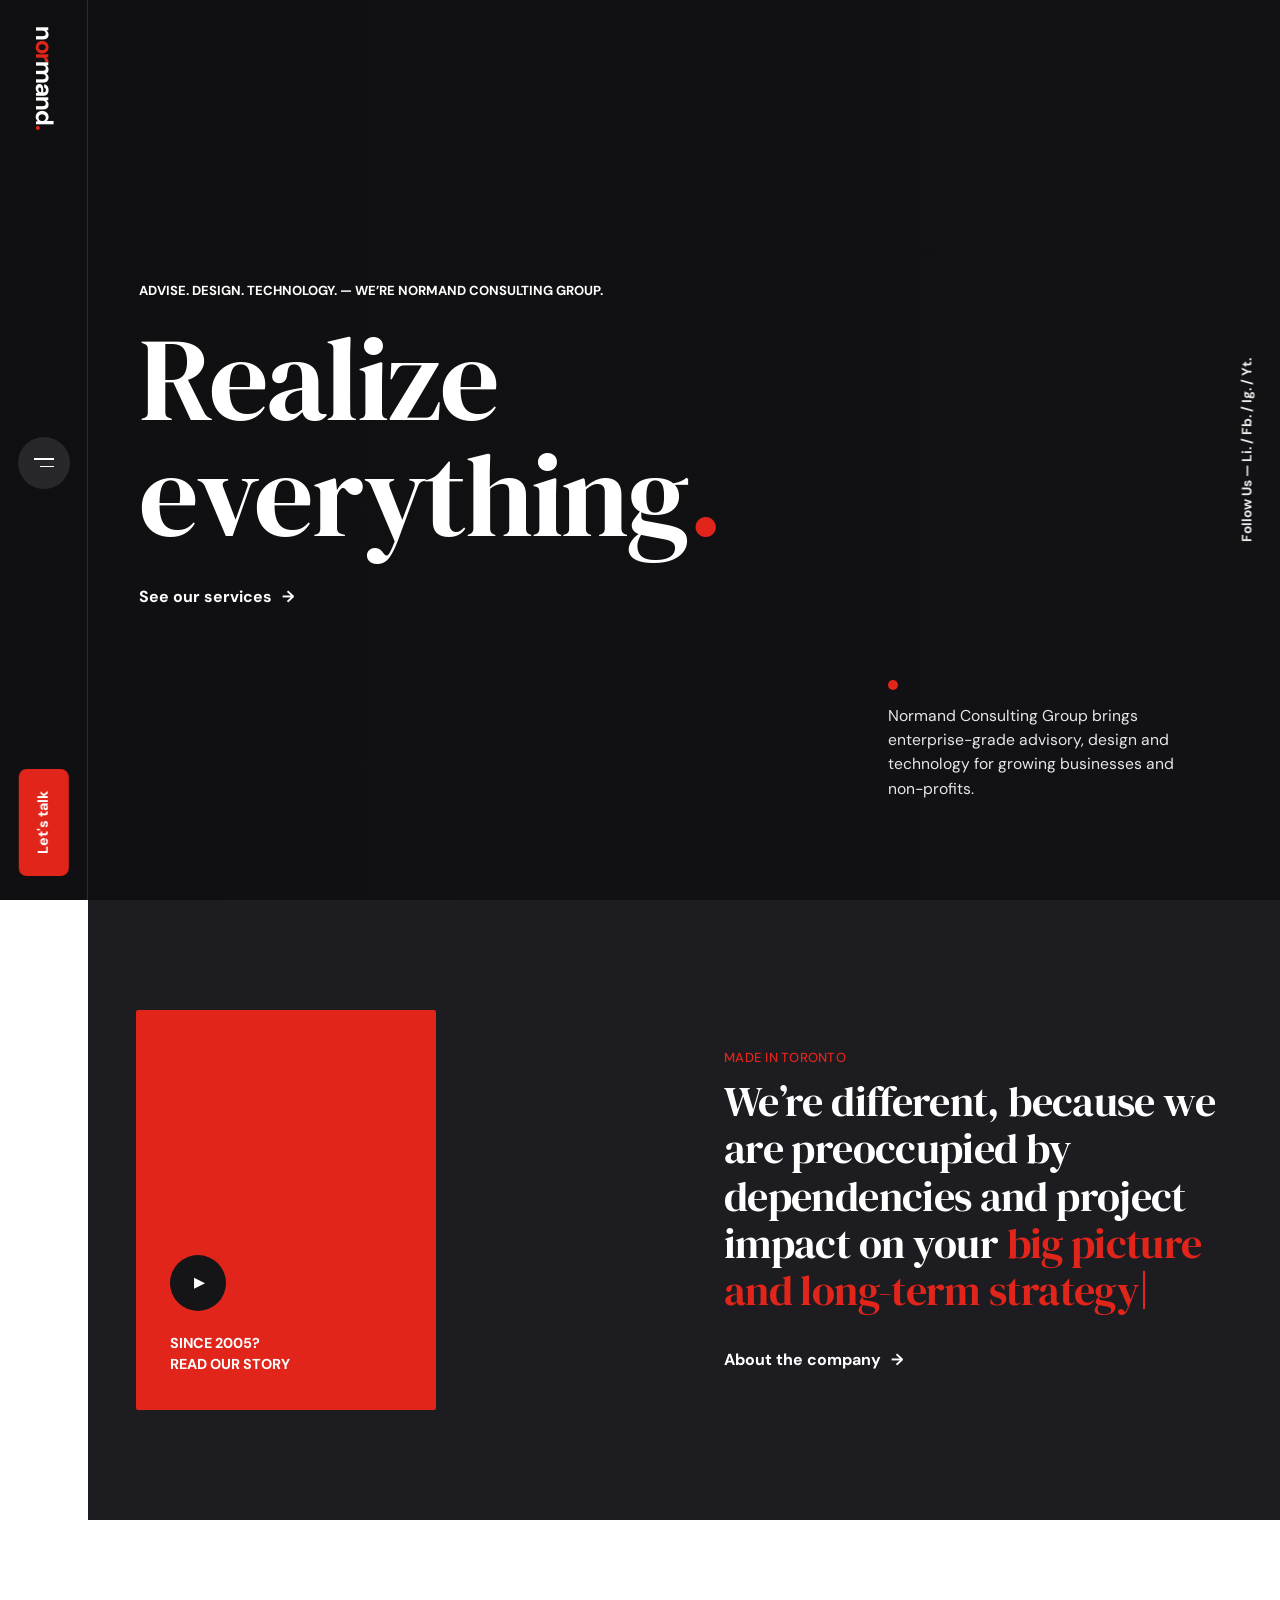
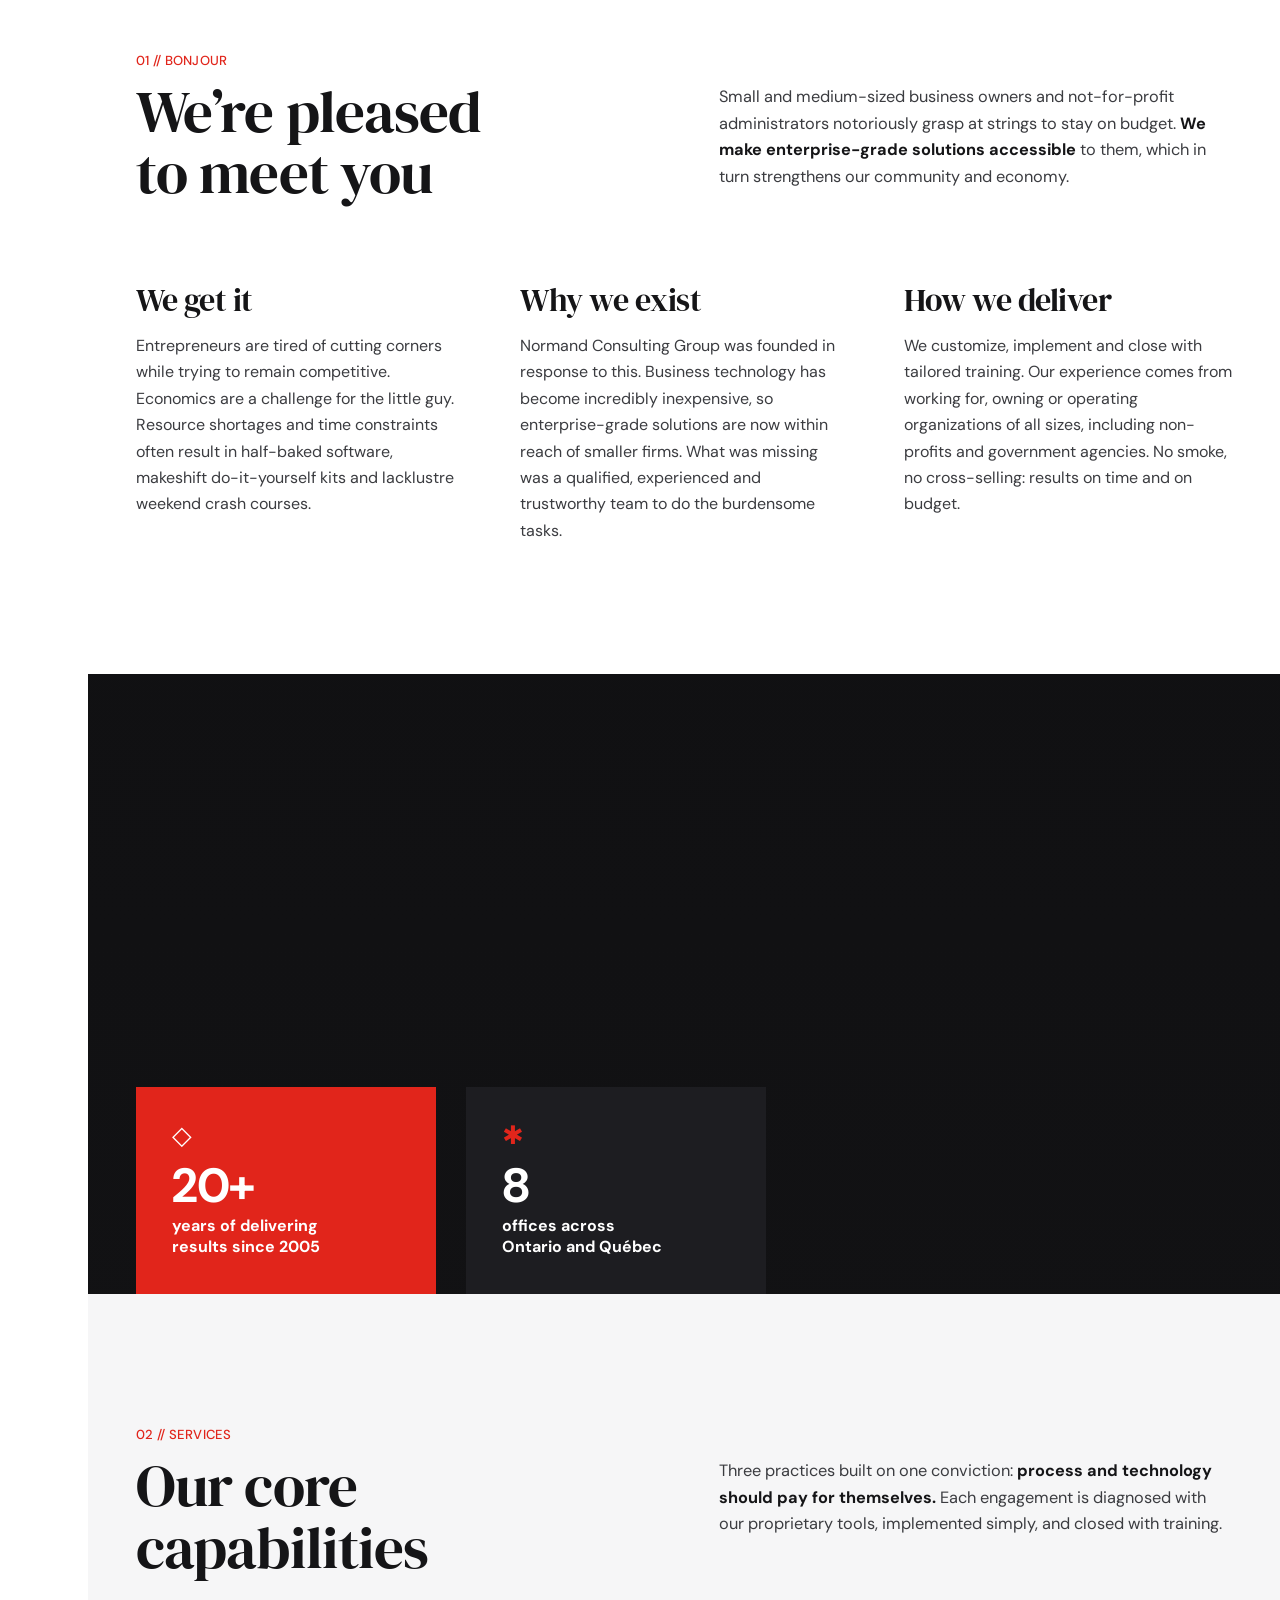
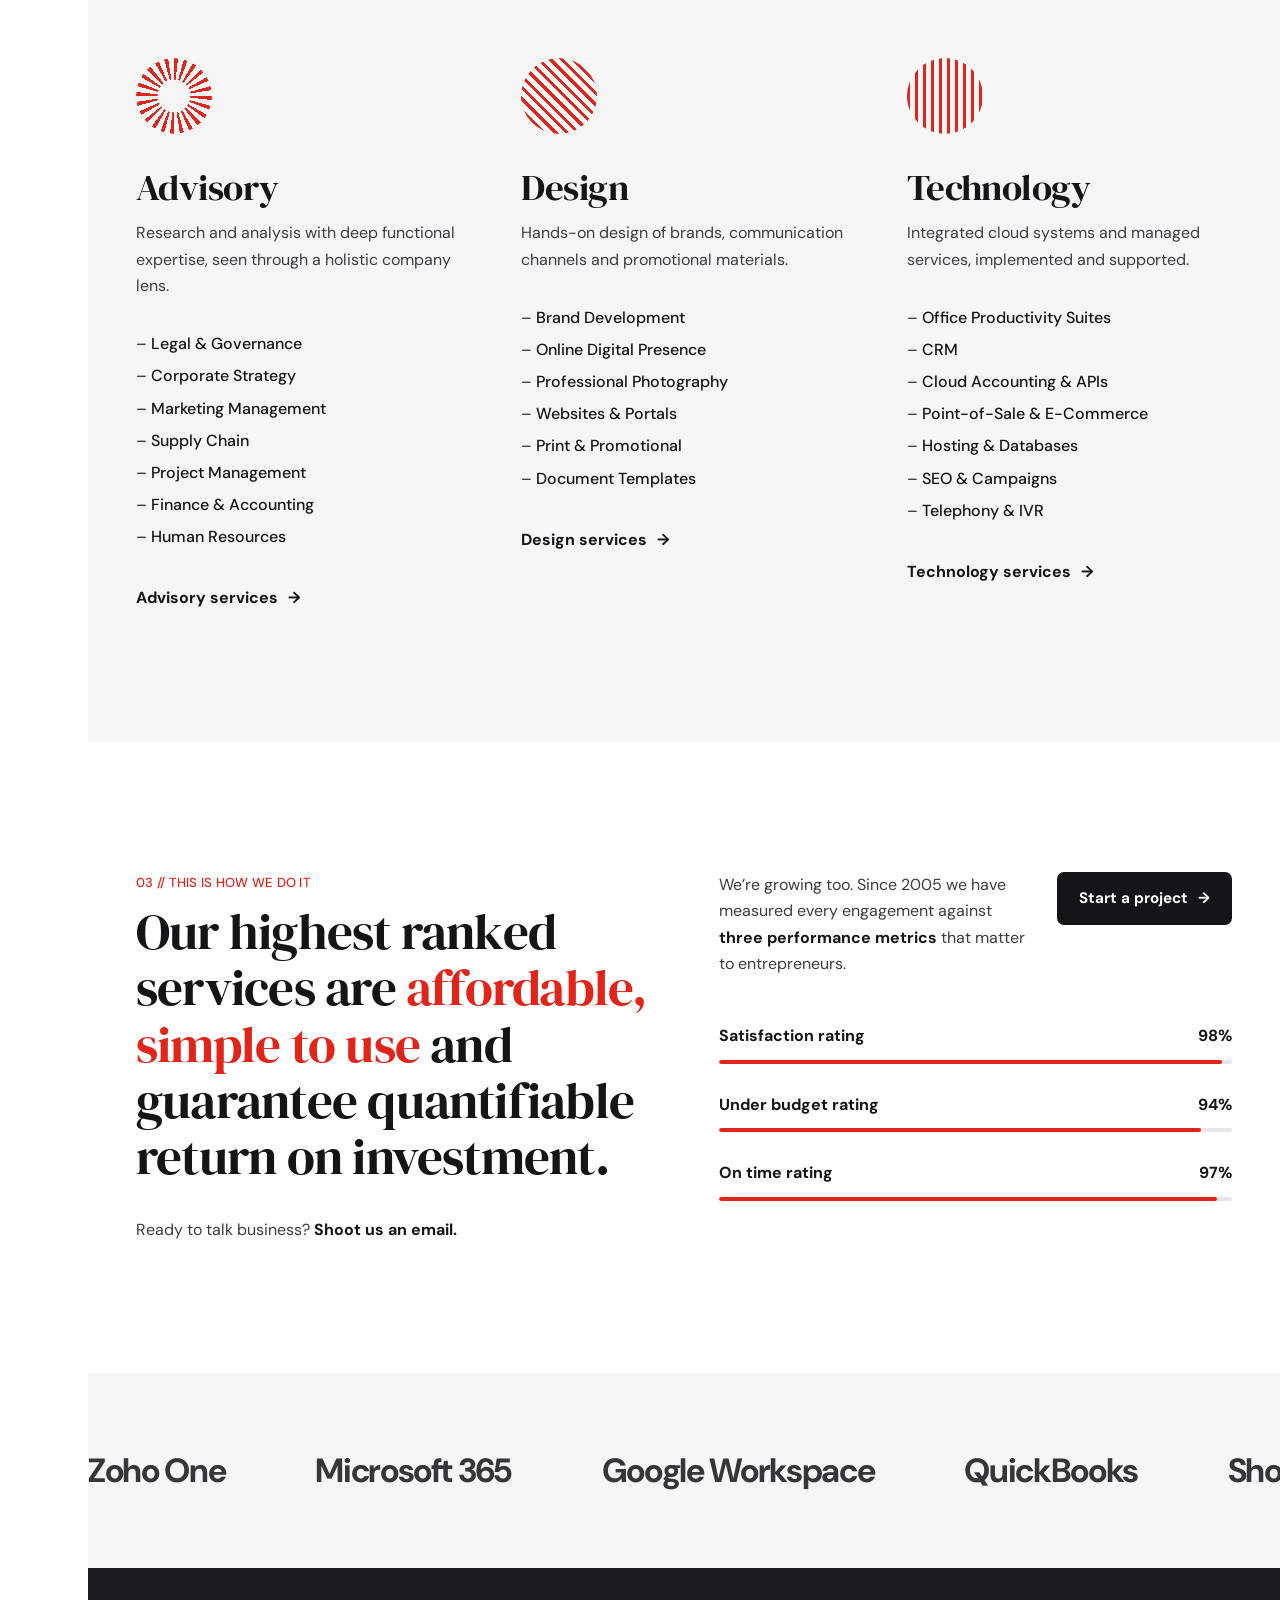
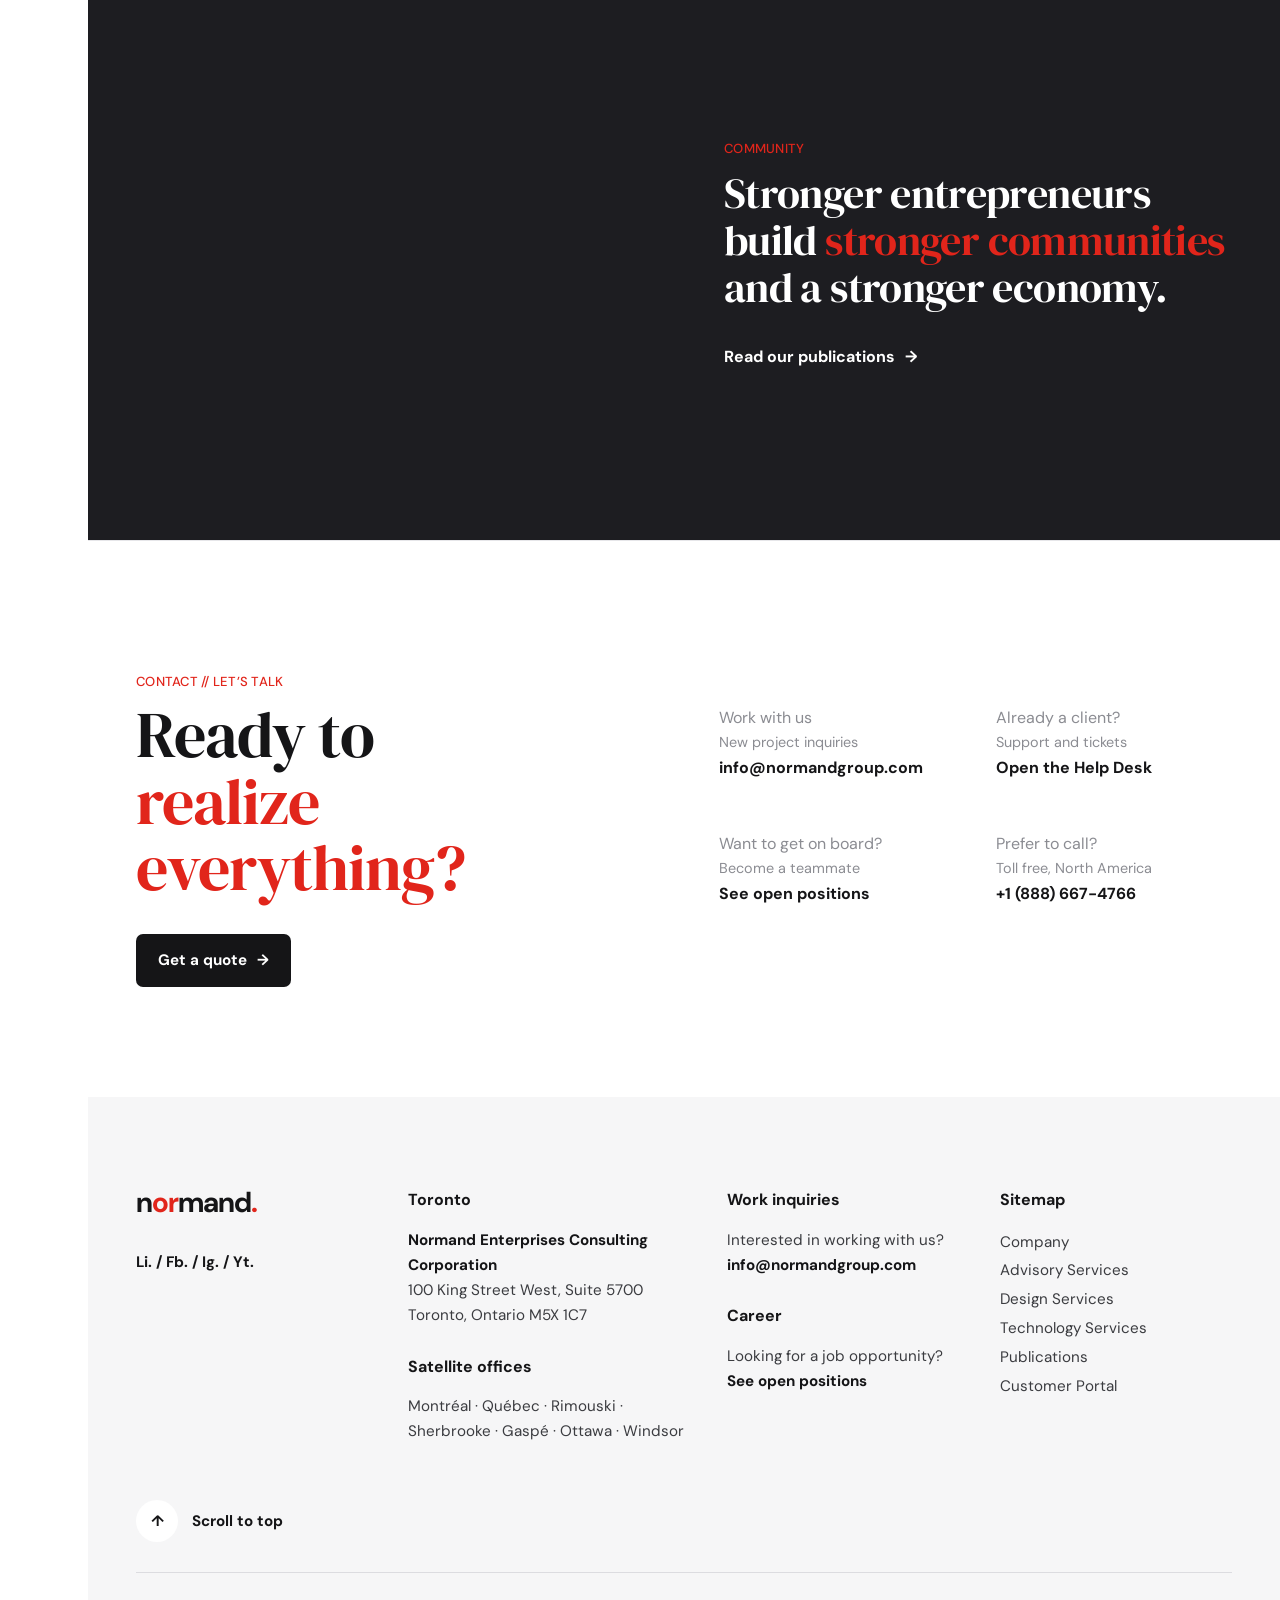
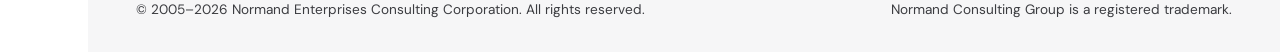
==== commit 79b70bca: "Restore Realize everything slogan as hero headline Co-Authored-By: Claude Opus 5.5 <noreply@anthropi" ====
--- a/index.html
+++ b/index.html
@@ -30,11 +30,11 @@
 <div class="page">
 <section class="hero" style="--img:url('https://normandgroup.com/wp-content/uploads/necc_header_tiny_2.jpg')"><div class="hero-in">
   <div class="hero-l">
-    <p class="eyebrow reveal">We&rsquo;re Normand Consulting Group.</p>
-    <h1 class="reveal">Advise.<br>Design.<br>Realize.</h1>
+    <p class="eyebrow reveal">Advise. Design. Technology. &mdash; We&rsquo;re Normand Consulting Group.</p>
+    <h1 class="reveal">Realize<br>everything<span class="acc">.</span></h1>
     <a class="link reveal" href="#capabilities">See our services <i>&rarr;</i></a>
   </div>
-  <p class="hero-r reveal">Realize everything with <span class="acc">Normand</span> &mdash; enterprise-grade advisory, design and technology for growing businesses and non-profits.</p>
+  <p class="hero-r reveal">Normand Consulting Group brings enterprise-grade advisory, design and technology for growing businesses and non-profits.</p>
 </div></section>
 
 <section class="sec dark story"><div class="wrap story-grid">
@@ -98,7 +98,7 @@
   </div>
 </div></section>
 <section class="ready"><div class="wrap two-head">
-  <div><p class="label">Contact // Let&rsquo;s talk</p><h2>Ready to<br><em>work with us?</em></h2>
+  <div><p class="label">Contact // Let&rsquo;s talk</p><h2>Ready to<br><em>realize everything?</em></h2>
   <a class="btn" href="contact.html">Get a quote <i>&rarr;</i></a></div>
   <div class="ready-cols">
     <div><p class="muted">Work with us</p><p class="small-l">New project inquiries</p><a class="strong" href="mailto:info@normandgroup.com">info@normandgroup.com</a></div>
